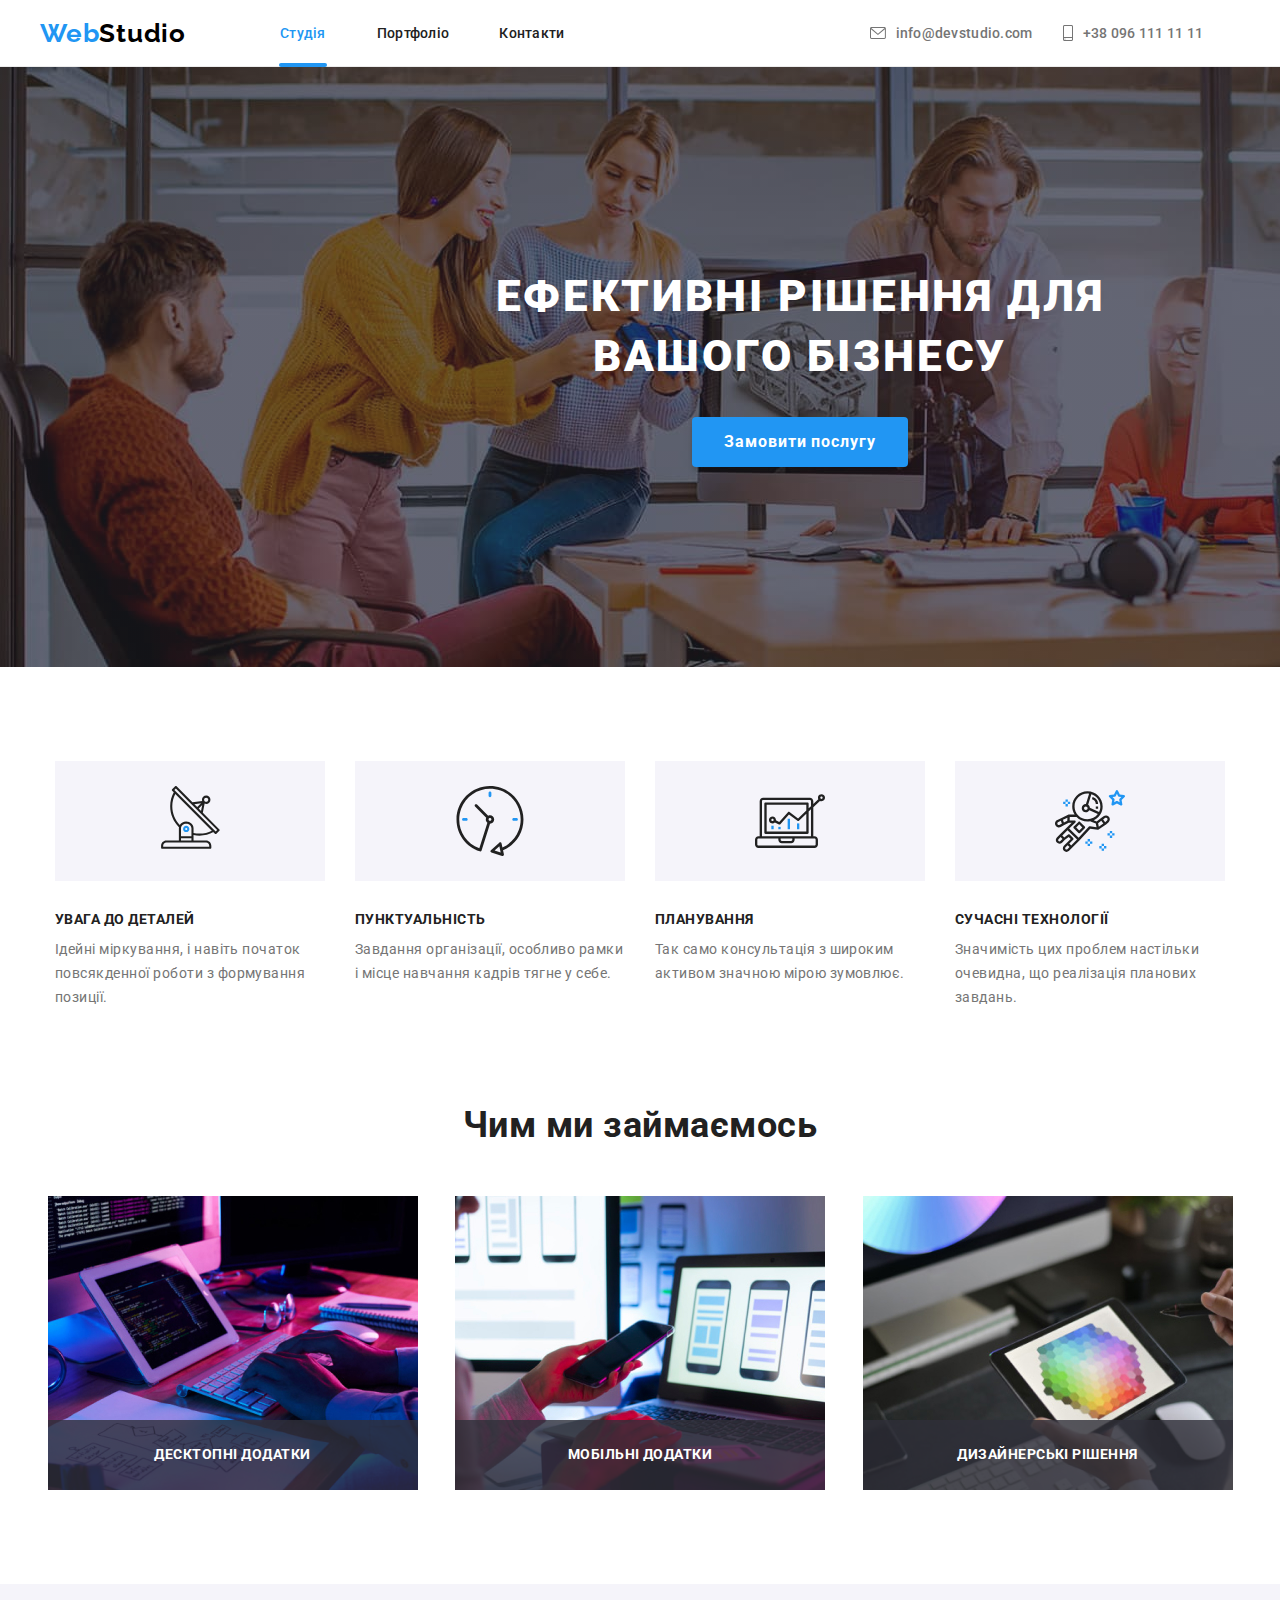
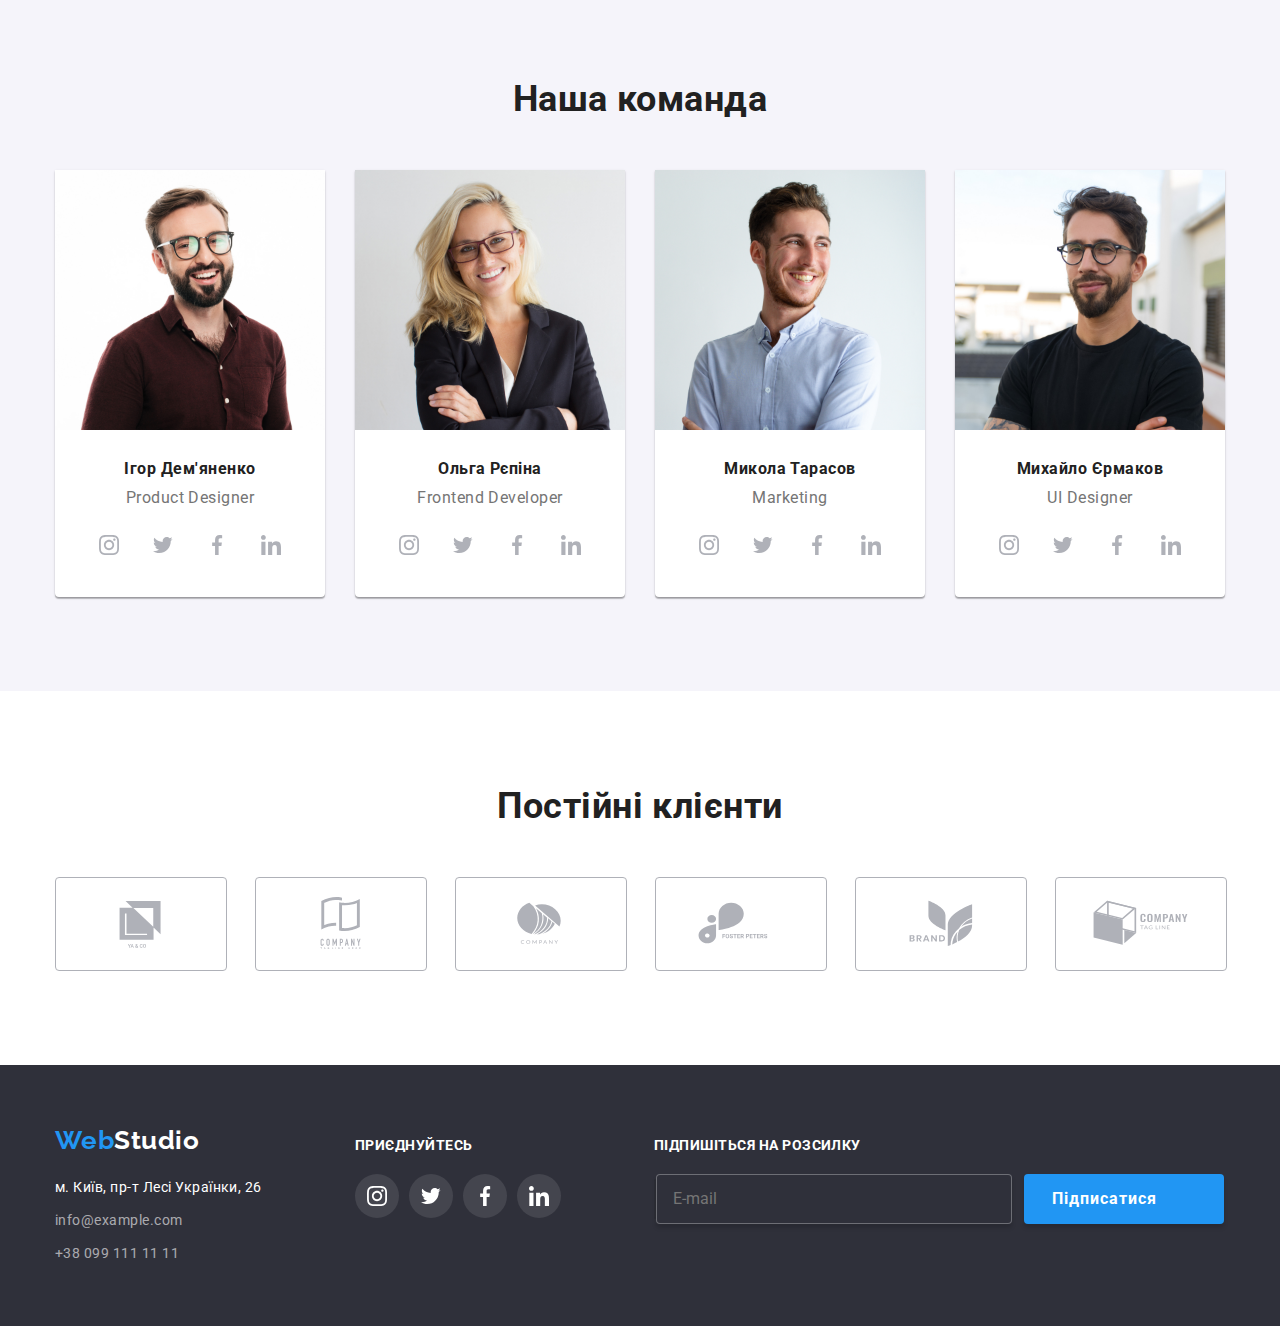
==== index.html @ dbf9ebc8 "hw 7 new" ====
<!DOCTYPE html>
<html lang="uk">
<head>
  <meta charset="UTF-8" />
  <meta http-equiv="X-UA-Compatible" content="IE=edge" />
  <meta hero-iv-name="viewport" content="width=device-width, initial-scale=1.0" />
  <title>Головна</title>
  <link rel="preconnect" href="https://fonts.googleapis.com" />
  <link rel="preconnect" href="https://fonts.gstatic.com" crossorigin />
  <link href="https://fonts.googleapis.com/css2?family=Raleway:wght@700&family=Roboto:wght@400;500;700;900&display=swap"
    rel="stylesheet" />
  <link rel="stylesheet"
    href="https://cdnjs.cloudflare.com/ajax/libs/modern-normalize/1.1.0/modern-normalize.min.css" />
  <link rel="stylesheet" href="./css/main.min.css" /><link rel="stylesheet" href="./css/styles.css" />
</head>
<header class="header-line-border">
    <div class="container header-container">
      <a class="header-logo" href="index.html" title="Наш Логотип"><span class="header-logo-web">Web</span>Studio</a>
      <ul class="header-list">
        <li class="header-item">
          <a class="header-link current" href="./index.html" title="Наша Студія">Студія</a>
        </li>
        <li class="header-item">
          <a class="header-link-web" href="./portfolio.html" title="Наші проекти">Портфоліо</a>
        </li>
        <li class="header-item">
          <a class="header-link-web" href="./index.html" title="Наші контакти">Контакти</a>
        </li>
      </ul>
      <ul class="header-contact-list">
        <li class="header-contact-item">
          <a class="header-contact-link" href="mailto:info@devstudio.com">
            <svg class="header-mail-contact" width="16" height="12">
              <use href="./images/symbol-defs.svg#icon-envelope-hover-1"></use>
            </svg>
            info@devstudio.com
          </a>
        </li>
        <li class="header-contact-item">
          <a class="header-contact-link" href="tel:+380961111111">
            <svg class="header-tel-contact" width="10" height="16">
              <use href="./images/symbol-defs.svg#icon-smartphone1-1"></use>
            </svg>+38 096 111 11 11</a>
        </li>
      </ul>
    </div>
    </section>
  </header>
  <main>
    <section class="section hero">
      <div class="hero-container hero-overlay">
        <h1 class="hero-text">Ефективні рішення для вашого бізнесу</h1>
        <button type="button" class="hero-btn" data-modal-open>
          Замовити послугу
        </button>
      </div>
    </section>

    <!-- Section I I   I -->

    <section class="section hero-ii">
      <!-- Заголовок, которого не будет видно -->

      <h2 class="hero-ii-text visually-hidden">Правила нашої работи</h2>

      <ul class="hero-ii-container">
        <li class="hero-ii-item">
          <svg class="hero-ii-item-svg">
            <use href="./images/symbol-defs.svg#icon-antenna1"></use>
          </svg>
          <h3 class="hero-ii-title">УВАГА ДО ДЕТАЛЕЙ</h3>
          <p class="hero-ii-item-text">
            Ідейні міркування, і навіть початок повсякденної роботи з
            формування позиції.
          </p>
        </li>
        <li class="hero-ii-item">
          <svg class="hero-ii-item-svg">
            <use href="./images/symbol-defs.svg#icon-clock1"></use>
          </svg>
          <h3 class="hero-ii-title">Пунктуальність</h3>
          <p class="hero-ii-item-text">
            Завдання організації, особливо рамки і місце навчання кадрів тягне
            у себе.
          </p>
        </li>
        <li class="hero-ii-item">
          <svg class="hero-ii-item-svg">
            <use href="./images/symbol-defs.svg#icon-diagram1"></use>
          </svg>
          <h3 class="hero-ii-title">Планування</h3>
          <p class="hero-ii-item-text">
            Так само консультація з широким активом значною мірою зумовлює.
          </p>
        </li>
        <li class="hero-ii-item">
          <svg class="hero-ii-item-svg">
            <use href="./images/symbol-defs.svg#icon-astronaut1-1"></use>
          </svg>

          <h3 class="hero-ii-title">Сучасні технології</h3>
          <p class="hero-ii-item-text">
            Значимість цих проблем настільки очевидна, що реалізація планових
            завдань.
          </p>
        </li>
      </ul>
      <!-- Section I I I   -->
    </section>
    <section class="section hero-iii">
      <h2 class="hero-iii-title">Чим ми займаємось</h2>
      <ul class="container header-container">
        <li class="hero-iii-item">
          <div class="thumb">
            <img src="./images/box1.jpg" alt="Работа на планшеті" width="370" />
            <p class="hero-iii-desk">Десктопні додатки</p>
          </div>
        </li>
        <li class="hero-iii-item">
          <div class="thumb">
            <img src="./images/box2.jpg" alt="Перенесення даних з телефона на ноутбук" width="370" />
            <p class="hero-iii-desk">Мобільні додатки</p>
          </div>
        </li>
        <li class="hero-iii-item">
          <div class="thumb">
            <img src="./images/box3.jpg" alt="Выбір кольора на планшеті" width="370" />
            <p class="hero-iii-desk">Дизайнерські рішення</p>
          </div>
        </li>
      </ul>
    </section>
    <section class="section hero-iv-team">
      <h2 class="hero-iii-title">Наша команда</h2>
      <ul class="container container-team">
        <li class="hero-iv-item">
          <img src="./images/img1.jpg" alt="Портрет Ігоря" width="270" />
          <h3 class="hero-iv-name">Ігор Дем'яненко</h3>
          <p class="hero-iv-text">Product Designer</p>
          <ul class="social-list">
            <li>
              <a href="#" class="hero-iv-social-link">
                <svg class="hero-iv-soc" width="20" height="20">
                  <use href="./images/symbol-defs.svg#icon-instagram-new"></use>
                </svg>
              </a>
            </li>
            <li>
              <a href="#" class="hero-iv-social-link">
                <svg class="hero-iv-soc" width="20" height="20">
                  <use href="./images/symbol-defs.svg#icon-twitter-2"></use>
                </svg>
              </a>
            </li>
            <li>
              <a href="#" class="hero-iv-social-link">
                <svg class="hero-iv-soc" width="20" height="20">
                  <use href="./images/symbol-defs.svg#icon-facebook-1"></use>
                </svg>
              </a>
            </li>
            <li>
              <a href="#" class="hero-iv-social-link">
                <svg class="hero-iv-soc" width="20" height="20">
                  <use href="./images/symbol-defs.svg#icon-linkedin-1"></use>
                </svg>
              </a>
            </li>
          </ul>
        </li>
        <li class="hero-iv-item">
          <img src="./images/img2.jpg" alt="Портрет Ольги" width="270" />
          <h3 class="hero-iv-name">Ольга Рєпіна</h3>
          <p class="hero-iv-text">Frontend Developer</p>
          <ul class="social-list">
            <li>
              <a href="#" class="hero-iv-social-link">
                <svg class="hero-iv-soc" width="20" height="20">
                  <use href="./images/symbol-defs.svg#icon-instagram-new"></use>
                </svg>
              </a>
            </li>
            <li>
              <a href="#" class="hero-iv-social-link">
                <svg class="hero-iv-soc" width="20" height="20">
                  <use href="./images/symbol-defs.svg#icon-twitter-2"></use>
                </svg>
              </a>
            </li>
            <li>
              <a href="#" class="hero-iv-social-link">
                <svg class="hero-iv-soc" width="20" height="20">
                  <use href="./images/symbol-defs.svg#icon-facebook-1"></use>
                </svg>
              </a>
            </li>
            <li>
              <a href="#" class="hero-iv-social-link">
                <svg class="hero-iv-soc" width="20" height="20">
                  <use href="./images/symbol-defs.svg#icon-linkedin-1"></use>
                </svg>
              </a>
            </li>
          </ul>
        </li>
        <li class="hero-iv-item">
          <img src="./images/img3.jpg" alt="Портрет Миколи" width="270" />
          <h3 class="hero-iv-name">Микола Тарасов</h3>
          <p class="hero-iv-text">Marketing</p>
          <ul class="social-list">
            <li>
              <a href="#" class="hero-iv-social-link">
                <svg class="hero-iv-soc" width="20" height="20">
                  <use href="./images/symbol-defs.svg#icon-instagram-new"></use>
                </svg>
              </a>
            </li>
            <li>
              <a href="#" class="hero-iv-social-link">
                <svg class="hero-iv-soc" width="20" height="20">
                  <use href="./images/symbol-defs.svg#icon-twitter-2"></use>
                </svg>
              </a>
            </li>
            <li>
              <a href="#" class="hero-iv-social-link">
                <svg class="hero-iv-soc" width="20" height="20">
                  <use href="./images/symbol-defs.svg#icon-facebook-1"></use>
                </svg>
              </a>
            </li>
            <li>
              <a href="#" class="hero-iv-social-link">
                <svg class="hero-iv-soc" width="20" height="20">
                  <use href="./images/symbol-defs.svg#icon-linkedin-1"></use>
                </svg>
              </a>
            </li>
          </ul>
        </li>
        <li class="hero-iv-item">
          <img src="./images/img4.jpg" alt="Портрет Михайла" width="270" />
          <h3 class="hero-iv-name">Михайло Єрмаков</h3>
          <p class="hero-iv-text">UI Designer</p>
          <ul class="social-list">
            <li>
              <a href="#" class="hero-iv-social-link">
                <svg class="hero-iv-soc" width="20" height="20">
                  <use href="./images/symbol-defs.svg#icon-instagram-new"></use>
                </svg>
              </a>
            </li>
            <li>
              <a href="#" class="hero-iv-social-link">
                <svg class="hero-iv-soc" width="20" height="20">
                  <use href="./images/symbol-defs.svg#icon-twitter-2"></use>
                </svg>
              </a>
            </li>
            <li>
              <a href="#" class="hero-iv-social-link">
                <svg class="hero-iv-soc" width="20" height="20">
                  <use href="./images/symbol-defs.svg#icon-facebook-1"></use>
                </svg>
              </a>
            </li>
            <li>
              <a href="#" class="hero-iv-social-link">
                <svg class="hero-iv-soc" width="20" height="20">
                  <use href="./images/symbol-defs.svg#icon-linkedin-1"></use>
                </svg>
              </a>
            </li>
          </ul>
        </li>
      </ul>
    </section>
    <section class="section">
      <h2 class="hero-iii-title">Постійні клієнти</h2>
      <div class="container">
        <ul class="hero-iv-clients-list">
          <li class="hero-iv-clients-item">
            <a href="#" class="hero-iv-main-clients">
              <svg class="hero-iv-clients" width="170" height="92">
                <use href="./images/symbol-defs.svg#icon-Logo-5"></use>
              </svg>
            </a>
          </li>
          <li class="hero-iv-clients-item">
            <a href="#" class="hero-iv-main-clients">
              <svg class="hero-iv-clients" width="170" height="92">
                <use href="./images/symbol-defs.svg#icon-Logo-6"></use>
              </svg>
            </a>
          </li>
          <li class="hero-iv-clients-item">
            <a href="#" class="hero-iv-main-clients">
              <svg class="hero-iv-clients" width="170" height="92">
                <use href="./images/symbol-defs.svg#icon-Logo-7"></use>
              </svg>
            </a>
          </li>
          <li class="hero-iv-clients-item">
            <a href="#" class="hero-iv-main-clients">
              <svg class="hero-iv-clients" width="170" height="92">
                <use href="./images/symbol-defs.svg#icon-Logo-8"></use>
              </svg>
            </a>
          </li>
          <li class="hero-iv-clients-item">
            <a href="#" class="hero-iv-main-clients">
              <svg class="hero-iv-clients" width="170" height="92">
                <use href="./images/symbol-defs.svg#icon-Logo-9"></use>
              </svg>
            </a>
          </li>
          <li class="hero-iv-clients-item">
            <a href="#" class="hero-iv-main-clients">
              <svg class="hero-iv-clients" width="170" height="92">
                <use href="./images/symbol-defs.svg#icon-Logo-10"></use>
              </svg>
            </a>
          </li>
        </ul>
      </div>
    </section>
  </main>
  <footer class="footer-studio">
    <div class="container main-footer">
      <div class="footer-container">
        <a class="footer-text" href="./index.html" title="Наш Логотип"><span
            class="header-logo-web">Web</span>Studio</a>
        <ul class="footer-address-list">
          <li class="footer-item">
            <a class="footer-map" href="https://google.maps/" rel="noopener noreferrer">
              м. Київ, пр-т Лесі Українки, 26</a>
          </li>
          <li class="footer-item">
            <a class="footer-link" href="mailto:info@example.com">info@example.com</a>
          </li>
          <li class="footer-item">
            <a class="footer-link" href="tel:+380991111111">+38 099 111 11 11</a>
          </li>
        </ul>
      </div>
      <div class="footer-connect">
        <h3 class="footer-title">приєднуйтесь</h3>
        <ul class="footer-social-list">
          <li>
            <a href="#" class="footer-social-link">
              <svg class="footer-soc" width="20" height="20">
                <use href="./images/symbol-defs.svg#icon-instagram-new"></use>
              </svg>
            </a>
          </li>
          <li>
            <a href="#" class="footer-social-link">
              <svg class="footer-soc" width="20" height="20">
                <use href="./images/symbol-defs.svg#icon-twitter-2"></use>
              </svg>
            </a>
          </li>
          <li>
            <a href="#" class="footer-social-link">
              <svg class="footer-soc" width="20" height="20">
                <use href="./images/symbol-defs.svg#icon-facebook-1"></use>
              </svg>
            </a>
          </li>
          <li>
            <a href="#" class="footer-social-link">
              <svg class="footer-soc" width="20" height="20">
                <use href="./images/symbol-defs.svg#icon-linkedin-1"></use>
              </svg>
            </a>
          </li>
        </ul>
      </div>
      <div class="footer-field">
        <h3 class="footer-title-mail">Підпишіться на розсилку</h3>
        <div class="footer-buttons">
          <label class="footer-mail-label" for="footer-invite"></label>
          <input type="mail" class="footer-mail-input" name="footer-invite" placeholder="E-mail">
          <button type="button" class="footer-plane-btn">Підписатися
            <svg class="footer-plane-svg" width="24" height="24">
              <use href="./images/symbol-defs.svg#icon-icon-plane"></use>
            </svg>
          </button>
        </div>
      </div>
    </div>
    </div>
  </footer>
  <div class="backdrop is-hidden" data-modal>
    <div class="modal">
      <div class="icon-man">
        <button type="button" class="modal-x-btn" data-modal-close>
          <svg class="modular" width="11" height="11">
            <use href="./images/symbol-defs.svg#icon-x-icon-modal"></use>
          </svg>
        </button>
      </div>
      <div>
        <p class="modal-title">Залиште свої дані, ми вам передзвонимо</p>
        <form class="form-modal">
          <div class="modal-field">
            <label class="modal-label" for="user-text"><span>Імʼя</span></label>
            <input type="text" class="modal-input" name="user-text" autofocus required>
            <svg class="input-icon" width="18" height="18">
              <use href="./images/symbol-defs.svg#icon-vector"></use>
            </svg>
          </div>
          <div class="modal-field">
            <label class="modal-label" for="user-tel"><span>Телефон</span></label>
            <input type="tel" class="modal-input" name="user-tel" required>
            <svg class="input-icon" width="18" height="18">
              <use href="./images/symbol-defs.svg#icon-phone-black-18dp-1"></use>
            </svg>
          </div>
          <div class="modal-field">
            <label class="modal-label" for="user-mail"><span>Пошта</span></label>
            <input type="mail" class="modal-input" name="user-mail" required>
            <svg class="input-icon" width="18" height="18">
              <use href="./images/symbol-defs.svg#icon-email-black-18dp-1"></use>
            </svg>
          </div>
          <div class="modal-field">
            <label class="modal-label" for="comment">Коментар</label>
            <textarea class="comment-text" name="comment" id="comment" rows="5" placeholder="Введіть текст"></textarea>
          </div>
          <div class="checkbox">
            <input type="checkbox" id="check" class="checkbox-input" name="subscription">
            <label class="checkbox-text" for="check"><span class="icon-checkbox"></span>
              <span>Погоджуюся з розсилкою та приймаю <a class="check-title-link" href="">Умови договору</a></span>
            </label>
          </div>
      </div>
      <div class="modal-btn-flit">
        <button type="submit" class="modal-send-btn">Відправити</button>
      </div>
    </div>
    <script src="./js/modal.js"></script>
</body>
</html>
---- css/main.min.css ----
:root{--text-color: #757575;--title-color: #212121;--color-blue: #2196f3;--color-white: #ffffff;--color-black: #000000;--color-red: #990909;--color-footer: #2f303a;--color-whitesemi: rgba(255, 255, 255, 0.6);--color-button-grey: #f5f4fa;--color-button-blue: #188ce8}.visually-hidden{position:absolute;white-space:nowrap;width:1px;height:1px;overflow:hidden;border:0;padding:0;clip:rect(0 0 0 0);clip-path:inset(50%);margin:-1px}html{box-sizing:border-box}*,*::before *::after{box-sizing:inherit}*{text-decoration:none;list-style:none}h1,h2,h3,h4,p,ul{margin:0;padding:0}ul,ol{margin-top:0;margin-bottom:0;padding-left:0}body{background-color:#fff;color:var(--title-color);font-family:Roboto,sans-serif;font-weight:500;letter-spacing:.03em}img{display:block;max-width:100%}.section{padding-top:94px;padding-bottom:94px}.container{max-width:1200px;width:100%;padding:0 15px;margin:0 auto}.hero-overlay{margin-left:0;margin-right:auto;max-width:1600px;height:600px;background-color:#c4c4c4;background-image:linear-gradient(to right, rgba(47, 48, 58, 0.4), rgba(47, 48, 58, 0.4)),url("../images/img14.jpg");background-size:contain;background-position:center}.hero{padding-top:0;height:600px;text-align:center;background-color:var(--color-footer);margin:0 auto 0;width:1600px}.hero-container{display:block;align-items:center}.hero-text{padding-top:200px;margin:0 auto 30px;width:696px;text-align:center;justify-content:center;color:var(--color-white);font-weight:900;font-size:44px;line-height:1.36;text-transform:uppercase;letter-spacing:.06em}.hero-btn{display:inline-block;min-width:200px;padding:10px 32px;border-radius:4px;box-shadow:0px 4px 4px rgba(0,0,0,.15);background-color:var(--color-blue);color:var(--color-white);font-family:Roboto;font-weight:700;font-size:16px;line-height:1.88;letter-spacing:.06em;cursor:pointer;border:none;transition:background-color 250ms cubic-bezier(0.4, 0, 0.2, 1)}.hero-btn:hover,.hero-btn:focus{background-color:var(--color-button-blue)}.hero-ii{padding-top:0;margin:0 auto 0;text-align:center}.hero-ii-container{padding-top:0;justify-content:center;display:flex;padding-top:94px;gap:30px}.hero-ii-item{display:block;padding-bottom:0;gap:30px;width:270px}.hero-ii-item-svg{display:block;padding:25px 100px 25px;width:270px;height:120px;background-position:center;background-color:var(--color-button-grey);background-size:contain;margin-bottom:30px}.hero-ii-item{display:block;padding-bottom:0;gap:30px;width:270px}.social-list-container{display:flex;justify-content:center}.hero-ii-title{text-align:left;margin-bottom:10px;color:var(--title-color);font-weight:700;font-size:14px;line-height:1.17;text-transform:uppercase}.hero-ii-item-text{text-align:left;color:var(--text-color);font-weight:400;font-size:14px;line-height:1.71}.hero-iii{padding-top:0;margin:0 auto;text-align:center}.hero-iii-item{display:block;margin:0 auto;text-align:center}.hero-iii-desk{display:flex;position:absolute;bottom:0;left:0;width:370px;height:70px;align-items:center;justify-content:center;background-color:rgba(47,48,58,.8);color:var(--color-white);font-weight:700;font-size:14px;line-height:1.17;text-transform:uppercase}.hero-iii-title{margin-bottom:50px;color:var(--title-color);font-weight:700;font-size:36px;line-height:1.17;text-align:center}.hero-iii-item:not(:last-child){margin-right:30px}.container.header-container{display:flex;padding:0 0}.container-team{display:flex;align-items:center;padding:0}.hero-iv-team{margin:0 auto;text-align:center;background-color:var(--color-button-grey)}.hero-iv-item{padding:0;margin:0 auto;text-align:center;gap:30px}.hero-iv-item{border-radius:0px 0px 4px 4px;background-color:#fff;box-shadow:0px 1px 3px rgba(0,0,0,.12),0px 1px 1px rgba(0,0,0,.14),0px 2px 1px rgba(0,0,0,.2)}.hero-iv-worker{display:block;width:270px;text-align:center}.hero-iv-name{padding-top:30px;margin-bottom:10px;color:var(--title-color);font-size:16px;line-height:1.17}.hero-iv-text{margin-bottom:16px;color:var(--text-color);font-weight:400;font-size:16px;line-height:1.17}.social-list{display:flex;justify-content:center;gap:10px}.hero-iv-soc{fill:#afb1b8;transition:fill 250ms cubic-bezier(0.4, 0, 0.2, 1)}.hero-iv-social-link{display:flex;width:44px;height:44px;align-items:center;justify-content:center;background-color:var(--color-white);border-radius:50%;margin-bottom:30px;transition:background-color 250ms cubic-bezier(0.4, 0, 0.2, 1)}.hero-iv-social-link:hover,.hero-iv-social-link:focus{background-color:var(--color-blue)}.hero-iv-social-link:hover .hero-iv-soc,.hero-iv-social-link:focus .hero-iv-soc{fill:var(--color-white)}.hero-iv-clients{display:flex;padding:16px 16px;background-position:center;background-size:contain;fill:#afb1b8;transition:fill 250ms cubic-bezier(0.4, 0, 0.2, 1)}.hero-iv-clients:hover,.hero-iv-clients:focus{fill:var(--color-blue)}.hero-iv-main-clients{display:flex;border:1px solid #afb1b8;border-radius:4px;transition:border 250ms cubic-bezier(0.4, 0, 0.2, 1)}.hero-iv-main-clients:hover,.main-clients:focus{border:1px solid var(--color-blue)}.hero-iv-clients-list{display:flex;justify-content:center;gap:30px;margin:0}.hero-iv-clients-item{display:flex;justify-self:center;min-width:170px;max-width:170px}.hero-port-list{margin-bottom:50px;display:flex;justify-content:center;border:none}.hero-port-item{color:var(--title-color);font-weight:500;font-size:16px;line-height:1.63;letter-spacing:.03em;cursor:pointer;border-radius:4px;border:none}.hero-port-item:not(:last-child){margin-right:8px;background-color:var(--color-button-grey)}.hero-port-btn{padding:6px 22px;background-color:var(--color-button-grey);color:var(--title-color);font-family:Roboto;font-weight:500;font-size:16px;line-height:1.63;letter-spacing:.03em;box-shadow:0px 3px 1px rgba(0,0,0,.1),0px 1px 2px rgba(0,0,0,.08),0px 2px 2px rgba(0,0,0,.12);border-radius:4px;border:none;transition:background-color 250ms cubic-bezier(0.4, 0, 0.2, 1),color 250ms cubic-bezier(0.4, 0, 0.2, 1)}.hero-port-btn:hover,.hero-port-btn:focus{background-color:var(--color-button-blue);color:var(--color-white)}.hero-ii-port{padding:0;margin:0 auto;text-align:center;width:1600px}.hero-ii-port-container{display:flex;flex-wrap:wrap;margin:0 auto}.hero-ii-port-item{margin-right:30px;margin-bottom:30px;width:370px;text-align:left;box-shadow:0px 4px 4px 0px rgba(0,0,0,0);transition:box-shadow 250ms cubic-bezier(0.4, 0, 0.2, 1)}.hero-ii-port-item:hover,.hero-ii-port-item:focus{box-shadow:0px 4px 4px 0px rgba(0,0,0,.25)}.hero-ii-port-item:nth-child(3n){margin-right:0}.hero-ii-port-item:nth-last-child(-n+3){margin-bottom:0}.thumb-port{position:relative;overflow:hidden}.hero-ii-port-move{display:flex;position:absolute;padding:63px 24px;top:0;left:0;width:370px;height:294px;align-items:center;justify-content:center;background:rgba(33,150,243,.9);color:var(--color-white);font-weight:400;font-size:18px;line-height:1.55;transform:translateY(100%);transition:transform 250ms cubic-bezier(0.4, 0, 0.2, 1)}.hero-ii-port-item:hover .hero-ii-port-move,.hero-ii-port-item:focus .hero-ii-port-move{transform:translateY(0)}.thumb{position:relative}.hero-ii-border{padding-top:20px;padding-left:24px;padding-bottom:20px;border-left:1px solid #eee;border-bottom:1px solid #eee;border-right:1px solid #eee}.hero-ii-port-title{margin-bottom:4px;color:var(--title-color);font-family:Roboto;font-weight:700;font-size:18px;line-height:2;letter-spacing:.06em;text-transform:none}.hero-ii-port-text{font-weight:400;color:var(--text-color);font-size:16px;line-height:1.88}.header-line-border{border-bottom:1px solid #ececec;margin:0 auto}.header-link{display:block;position:relative;padding:25px 1px;color:var(--color-blue);font-family:Roboto;font-weight:500;font-size:14px;line-height:1.17;letter-spacing:.02em;transition:color 250ms cubic-bezier(0.4, 0, 0.2, 1)}.header-link:hover,.header-link:focus{color:var(--color-blue)}.current::after{position:absolute;left:0;display:block;content:"";height:4px;width:100%;bottom:-1px;background-color:var(--color-blue);border-radius:2px}.header-link:active{color:var(--color-blue)}.header-link-web{display:block;padding:25px 0;color:var(--title-color);font-family:Roboto;font-weight:500;font-size:14px;line-height:1.17;letter-spacing:.02em;transition:color 250ms cubic-bezier(0.4, 0, 0.2, 1)}.header-link-web:hover,.header-lin-webk:focus{color:var(--color-blue)}.header-link-web:active{color:var(--color-blue)}.header-container{display:flex;align-items:center}.header-container-port{display:flex;margin-bottom:50px;align-items:center;justify-content:center;gap:8px}.header-logo{display:block;margin-right:93px;color:var(--color-black);font-family:Raleway;font-weight:700;font-size:26px;line-height:1.17;letter-spacing:.03em}.header-logo-web{color:var(--color-blue);font-family:Raleway;font-weight:700;font-size:26px;line-height:1.17;letter-spacing:.03em}.header-list{display:flex;margin-right:305px;justify-content:flex-start;gap:50px}.header-contact-list{display:flex;justify-content:flex-end}.header-contact-item{display:flex;align-items:center;justify-content:space-between}.header-contact-link{display:flex;align-items:center;color:var(--text-color);font-size:14px;line-height:1.17;letter-spacing:.02em;transition:color 250ms cubic-bezier(0.4, 0, 0.2, 1)}.header-contact-item:not(:last-child){margin-right:30px}.header-mail-contact{margin-right:10px;fill:var(--text-color);transition:fill 250ms cubic-bezier(0.4, 0, 0.2, 1)}.header-tel-contact{margin-right:10px;fill:var(--text-color);transition:fill 250ms cubic-bezier(0.4, 0, 0.2, 1)}.header-contact-link:hover,.header-contact-link:focus{color:var(--color-blue)}.header-contact-link:hover .header-mail-contact,.header-contact-link:focus .header-mail-contact{fill:var(--color-blue)}.header-contact-link:hover .header-tel-contact,.header-contact-link:focus .header-tel-contact{fill:var(--color-blue)}footer{margin:0 auto;text-align:left;background-color:var(--color-footer)}.footer-studio{padding-top:60px;padding-bottom:60px}.footer-text{display:block;text-align:left;margin-bottom:20px;color:var(--color-white);font-family:Raleway;font-weight:700;font-size:26px;line-height:1.11;font-style:normal}.footer-container{display:block}.footer-item{display:block}.footer-container .footer-item:not(:last-child){margin-bottom:9px}.footer-map{display:block;text-align:left;color:var(--color-white);font-weight:400;font-size:14px;line-height:1.71;font-style:normal;transition:color 250ms cubic-bezier(0.4, 0, 0.2, 1)}.footer-map:hover,.footer-map:focus{color:var(--color-blue)}.main-footer{display:flex;align-items:flex-start;justify-content:left}.footer-connect{display:block;padding-top:12px;margin-left:93px}.footer-link{display:block;text-align:left;color:var(--color-whitesemi);font-weight:400;font-size:14px;line-height:1.71;text-decoration-line:none;font-style:normal;transition:color 250ms cubic-bezier(0.4, 0, 0.2, 1)}.footer-link:hover,.footer-link:focus{color:var(--color-blue)}.footer-title{text-align:left;margin-bottom:20px;color:var(--color-white);font-weight:700;font-size:14px;line-height:1.17;text-transform:uppercase}.footer-social-list{display:flex;justify-content:center;gap:10px}.footer-soc{fill:var(--color-white)}.footer-social-link{display:flex;width:44px;height:44px;align-items:center;justify-content:center;background-color:rgba(255,255,255,.1);border-radius:50%;transition:background-color 250ms cubic-bezier(0.4, 0, 0.2, 1)}.footer-social-link:hover,.footer-social-link:focus{background-color:var(--color-blue)}.footer-social-link:hover .footer-soc,.footer-social-link:focus .footer-soc{fill:var(--color-white)}.footer-field{display:block;justify-content:start;padding-left:93px;width:570px}.footer-mail-label{padding-left:12px 42px;height:40px;border:1px solid rgba(33,33,33,.2);border-radius:4px;font-family:Roboto;font-style:normal;font-weight:400;font-size:12px;line-height:14px;letter-spacing:.01em;cursor:pointer}.footer-title-mail{position:relative;margin-bottom:20px;padding-top:12px;text-align:left;color:var(--color-white);font-weight:700;font-size:14px;line-height:1.17;text-transform:uppercase}.footer-buttons{display:flex;justify-content:center;align-items:center;width:570px}.footer-mail-input{width:358px;align-items:center;padding-left:16px;font-family:"Roboto";font-style:normal;font-weight:400;font-size:16px;line-height:1.25;height:50px;border:1px solid rgba(255,255,255,.3);box-shadow:0px 4px 4px rgba(0,0,0,.15);border-radius:4px;background-color:var(--color-footer)}.footer-plane-btn{display:inline-flex;width:200px;padding-right:215px;height:50px;margin-left:12px;padding:10px 28px;border-radius:4px;box-shadow:0px 4px 4px rgba(0,0,0,.15);background-color:var(--color-blue);color:var(--color-white);font-family:Roboto;font-weight:700;font-size:16px;line-height:1.88;letter-spacing:.06em;cursor:pointer;border:none;transition:background-color 250ms cubic-bezier(0.4, 0, 0.2, 1)}.footer-plane-svg{margin-left:10px;justify-content:center;align-items:center;right:20px}.backdrop{position:fixed;top:0;left:0;width:100%;height:100%;background-color:rgba(0,0,0,.2);opacity:1;transition:opacity 250ms cubic-bezier(0.4, 0, 0.2, 1),visibility 250ms cubic-bezier(0.4, 0, 0.2, 1)}.modal{position:absolute;top:50%;left:50%;width:528px;min-height:581px;background-color:#fff;border-radius:10px;transform:translate(-50%, -50%) scale(1);transition:transform 250ms cubic-bezier(0.4, 0, 0.2, 1);transition:translateY -50%,-50%}.backdrop.is-hidden .modal{transform:translate(-50%, -50%) scale(0)}.is-hidden{opacity:0;visibility:hidden;pointer-events:none}.icon-man{display:flex;position:relative}.modal-title{padding-top:40px;margin-bottom:15px;text-align:center;font-family:Roboto;font-weight:700;font-size:20px;line-height:1.172;letter-spacing:.03em;text-transform:none}.modal-x-btn{display:flex;justify-content:center;align-items:center;position:absolute;right:8px;top:7px;width:30px;height:30px;border-radius:50%;border:1px solid rgba(0,0,0,.1);background-color:rgba(0,0,0,0);cursor:pointer}.modular{position:absolute;display:flex;fill:#000;top:50%;transform:translateY(-50%);cursor:pointer;transition:fill 250ms cubic-bezier(0.4, 0, 0.2, 1)}.modal-close:hover .modular{fill:var(--color-blue)}.form-modal{display:flex;flex-direction:column;margin-bottom:72px;height:342px;padding-left:40px;padding-right:40px}.modal-field{position:relative;display:flex;flex-direction:column;width:448px;margin-bottom:10px}.modal-label{display:flex;margin-bottom:4px;left:20px;font-family:Roboto;font-style:normal;font-weight:400;font-size:12px;line-height:14px;color:var(--text-color);letter-spacing:.01em;transition:color 250ms cubic-bezier(0.4, 0, 0.2, 1)}.modal-input{padding-left:41px;position:relative;padding-left:12px 42px;width:100%;height:40px;border:1px solid rgba(33,33,33,.2);border-radius:4px;font-family:Roboto;font-style:normal;font-weight:400;font-size:12px;line-height:14px;letter-spacing:.01em;cursor:pointer;transition:border 250ms cubic-bezier(0.4, 0, 0.2, 1)}.comment-text{position:relative;padding:12px 16px;width:100%;height:120px;border:1px solid rgba(33,33,33,.2);border-radius:4px;font-family:"Roboto";font-style:normal;font-weight:400;font-size:12px;line-height:14px;letter-spacing:.01em;color:rgba(117,117,117,.5);cursor:pointer}.comment-text:hover{border-color:var(--color-blue)}.modal-input:hover,.modal-input:focus{border-color:var(--color-blue)}.input-icon{position:absolute;fill:var(--color-black);left:12px;top:30px;transition:fill 250ms cubic-bezier(0.4, 0, 0.2, 1)}.input-icon:hover,.input-icon:focus{fill:var(--color-blue)}.modal-input:hover+.input-icon,.modal-input:focus+.input-icon{fill:var(--color-blue)}.online-comment::placeholder{font-family:"Roboto";font-style:normal;font-weight:400;font-size:12px;line-height:14px;letter-spacing:.01em;color:rgba(117,117,117,.5)}.forest-input{display:flex;align-items:center;margin-right:8.38px;color:var(--color-blue)}.modal-send-btn{width:200px;height:40px;border-radius:4px;box-shadow:0px 4px 4px rgba(0,0,0,.15);background-color:var(--color-blue);color:var(--color-white);font-family:Roboto;font-weight:700;font-size:16px;line-height:1.875;cursor:pointer;border:none;transition:background-color 250ms cubic-bezier(0.4, 0, 0.2, 1)}.modal-send-btn:hover,.modal-send-btn:focus{background-color:var(--color-button-blue)}.forest{display:flex;justify-content:center;align-items:center;margin-bottom:17px}.modal-conditions-link{display:flex;margin-bottom:50px;justify-content:center;align-items:center;margin-bottom:0;font-family:"Roboto";font-style:normal;font-weight:400;font-size:14px;line-height:1.714;color:var(--color-blue)}.modal-btn-flit{display:flex;justify-content:center;align-items:center}.modal-conditions{display:flex;justify-content:center;align-items:center;font-family:Roboto;font-style:normal;font-weight:400;font-size:12px;line-height:1.167;color:var(---text-color);letter-spacing:.01em}.checkbox{position:relative;text-align:center;align-items:center;justify-content:center}.checkbox .checkbox-text{display:inline-flex;font-family:"Roboto";font-style:normal;font-weight:400;font-size:14px;line-height:1.714;letter-spacing:.03em}.checkbox-input{padding-bottom:18px;appearance:none;position:absolute;background-color:var(--color-white);transition:background-color 250ms cubic-bezier(0.4, 0, 0.2, 1)}.checkbox-input:checked+.checkbox-text .icon-checkbox{border:none;background-color:var(--color-blue);background-image:url("../images/icon-check-3.svg");background-size:contain;background-origin:border-box}.checkbox a{color:var(--color-blue)}.icon-checkbox{position:relative;display:inline-block;margin-right:7px;width:16px;height:15px;margin-right:8px;border:2px solid var(--title-color);border-radius:2px;bottom:-3px;background-repeat:no-repeat;background-position:center;cursor:pointer}.check-title-link{font-family:"Roboto";font-style:normal;font-weight:400;font-size:14px;line-height:1.714;letter-spacing:.03em;color:var(--color-blue);text-decoration:underline}/*# sourceMappingURL=main.min.css.map */
---- css/styles.css ----
/* --------------------PORTFOLIO_______________________ */
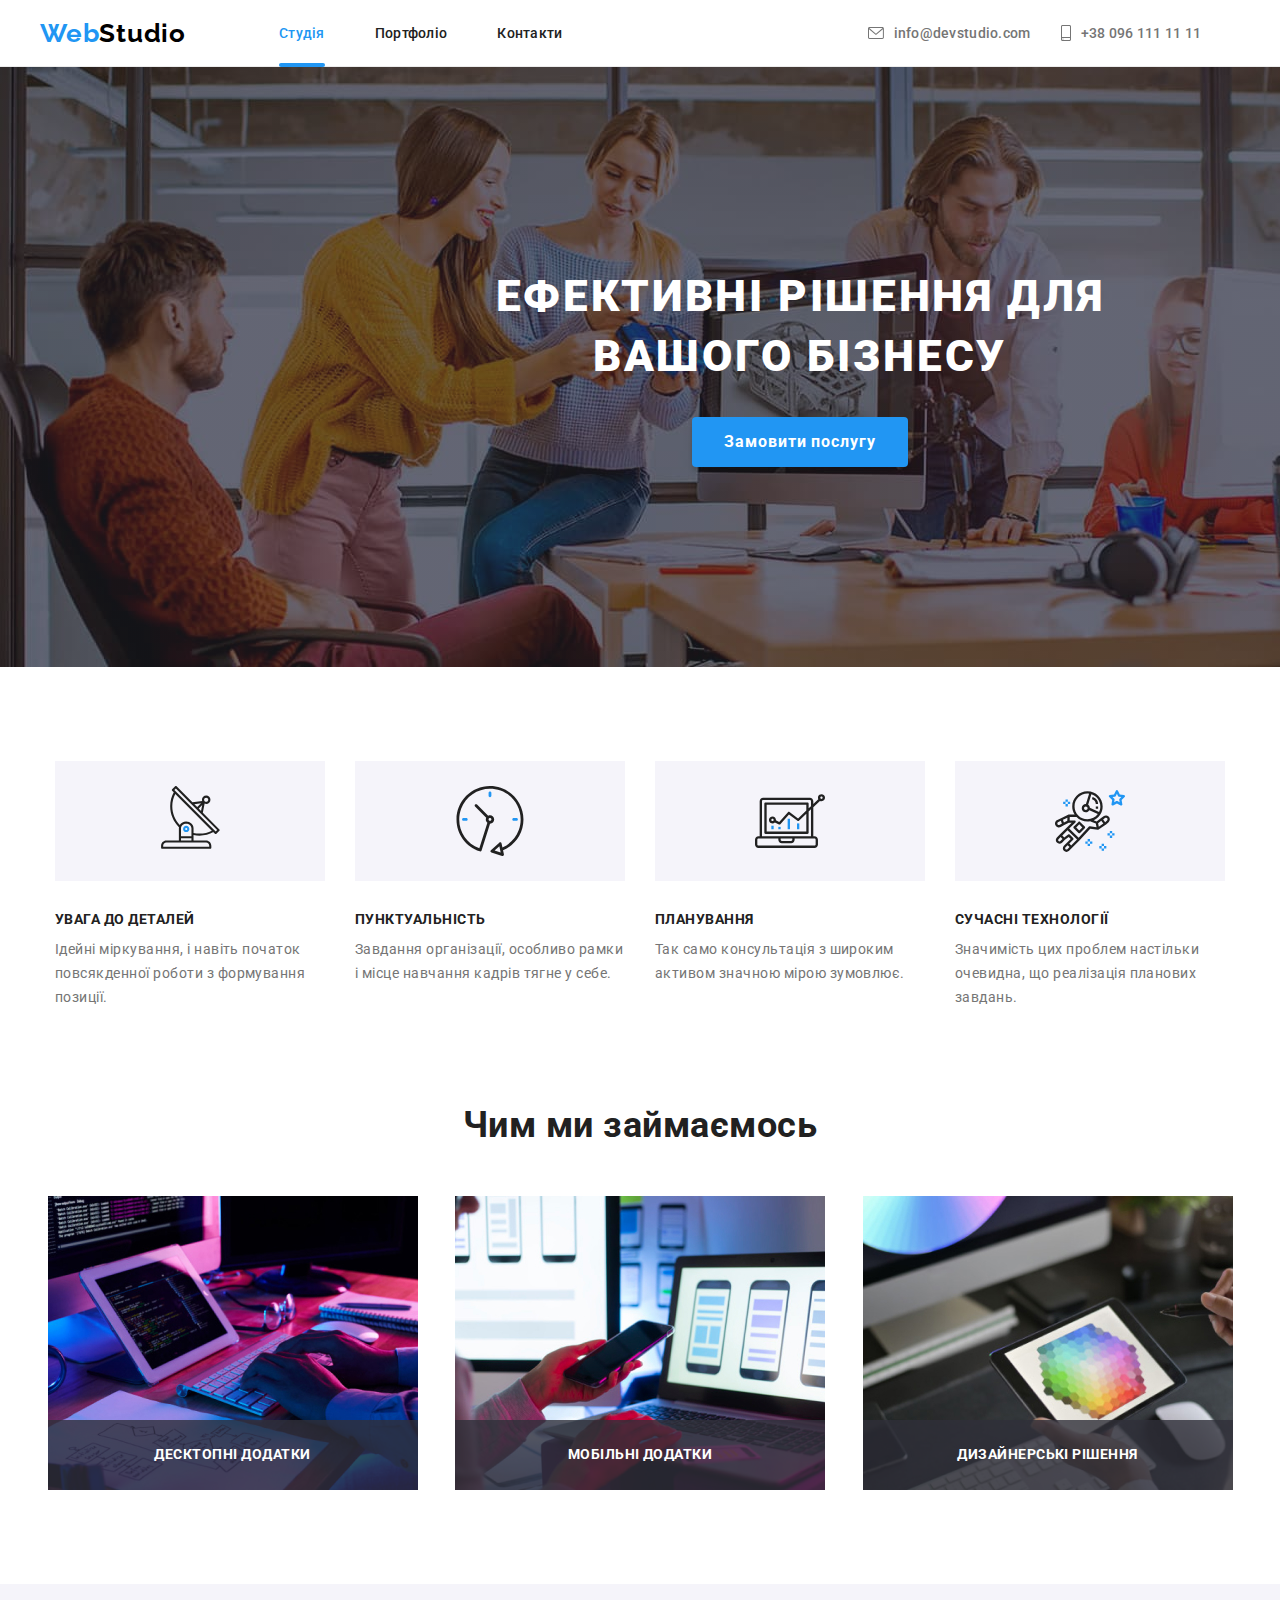
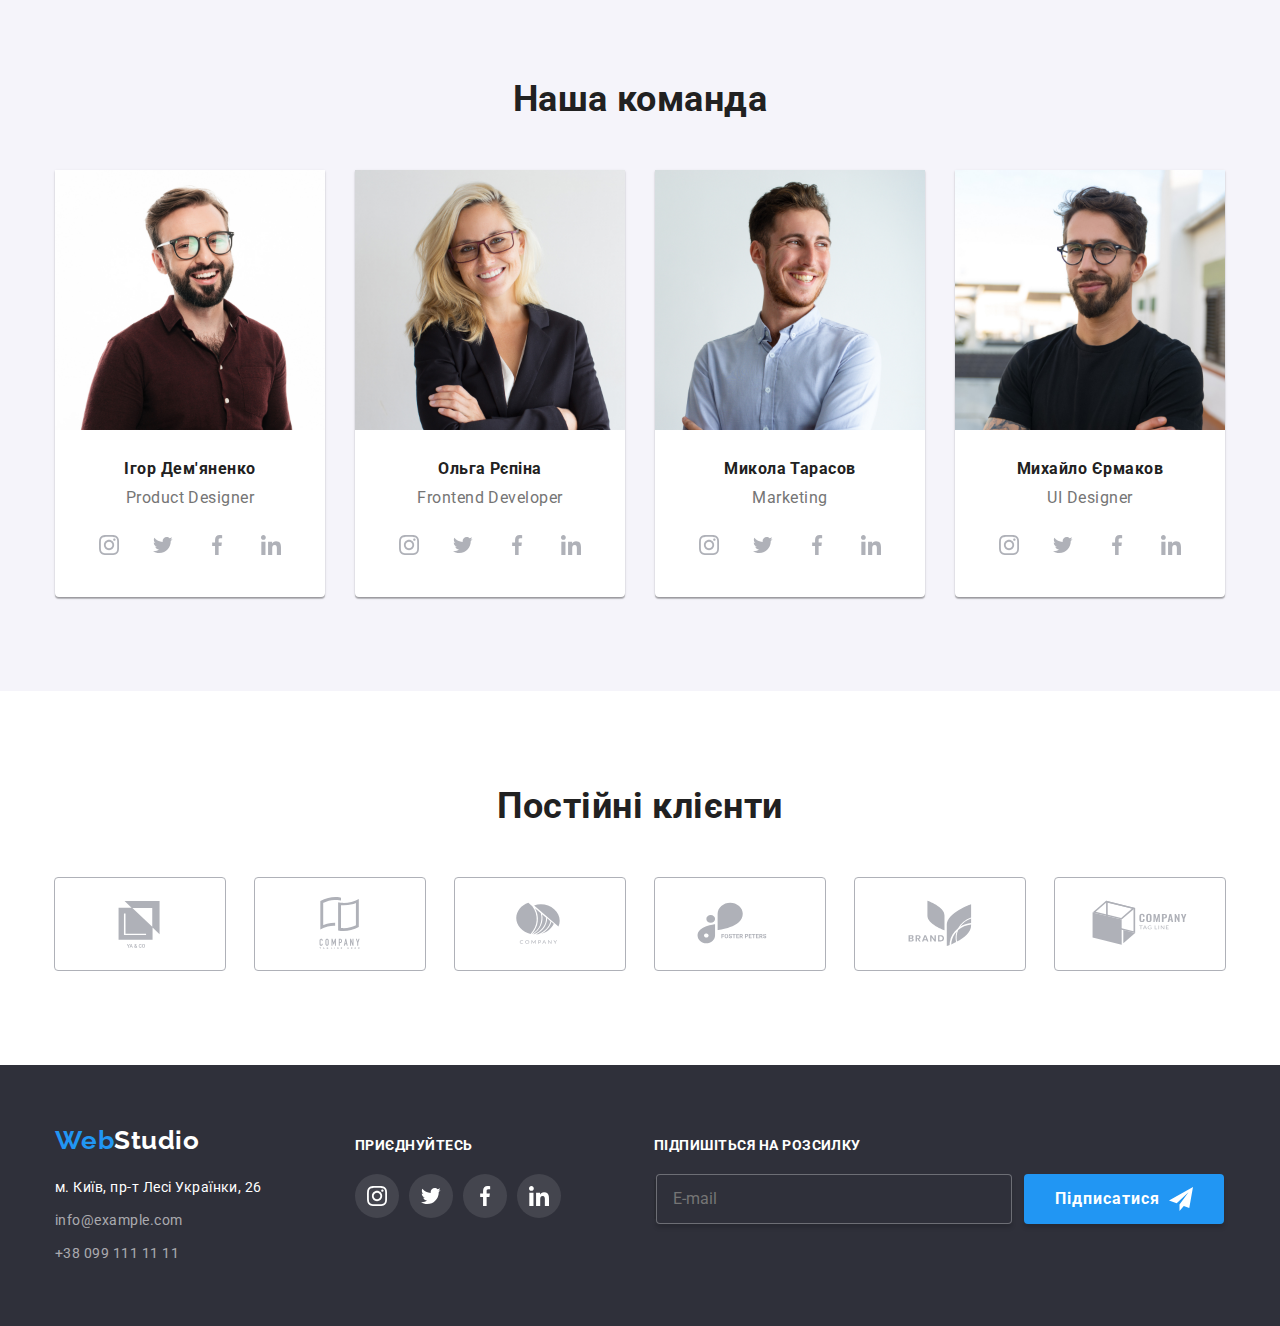
==== commit 19267f5d: "HW 7 30-08 corrected" ====
--- a/index.html
+++ b/index.html
@@ -1,5 +1,6 @@
 <!DOCTYPE html>
 <html lang="uk">
+
 <head>
   <meta charset="UTF-8" />
   <meta http-equiv="X-UA-Compatible" content="IE=edge" />
@@ -11,9 +12,13 @@
     rel="stylesheet" />
   <link rel="stylesheet"
     href="https://cdnjs.cloudflare.com/ajax/libs/modern-normalize/1.1.0/modern-normalize.min.css" />
-  <link rel="stylesheet" href="./css/main.min.css" /><link rel="stylesheet" href="./css/styles.css" />
+  <link rel="stylesheet" href="./css/main.min.css" />
+  <link rel="stylesheet" href="./css/styles.css" />
 </head>
-<header class="header-line-border">
+
+<body>
+  <!--Шапка  сторінки-->
+  <header class="line-border">
     <div class="container header-container">
       <a class="header-logo" href="index.html" title="Наш Логотип"><span class="header-logo-web">Web</span>Studio</a>
       <ul class="header-list">
@@ -48,7 +53,7 @@
   </header>
   <main>
     <section class="section hero">
-      <div class="hero-container hero-overlay">
+      <div class="hero-container overlay1">
         <h1 class="hero-text">Ефективні рішення для вашого бізнесу</h1>
         <button type="button" class="hero-btn" data-modal-open>
           Замовити послугу
@@ -65,7 +70,7 @@
 
       <ul class="hero-ii-container">
         <li class="hero-ii-item">
-          <svg class="hero-ii-item-svg">
+          <svg class="equipment">
             <use href="./images/symbol-defs.svg#icon-antenna1"></use>
           </svg>
           <h3 class="hero-ii-title">УВАГА ДО ДЕТАЛЕЙ</h3>
@@ -75,7 +80,7 @@
           </p>
         </li>
         <li class="hero-ii-item">
-          <svg class="hero-ii-item-svg">
+          <svg class="equipment">
             <use href="./images/symbol-defs.svg#icon-clock1"></use>
           </svg>
           <h3 class="hero-ii-title">Пунктуальність</h3>
@@ -85,7 +90,7 @@
           </p>
         </li>
         <li class="hero-ii-item">
-          <svg class="hero-ii-item-svg">
+          <svg class="equipment">
             <use href="./images/symbol-defs.svg#icon-diagram1"></use>
           </svg>
           <h3 class="hero-ii-title">Планування</h3>
@@ -94,7 +99,7 @@
           </p>
         </li>
         <li class="hero-ii-item">
-          <svg class="hero-ii-item-svg">
+          <svg class="equipment">
             <use href="./images/symbol-defs.svg#icon-astronaut1-1"></use>
           </svg>
 
@@ -105,7 +110,7 @@
           </p>
         </li>
       </ul>
-      <!-- Section I I I   -->
+      <!-- Section I I I -->
     </section>
     <section class="section hero-iii">
       <h2 class="hero-iii-title">Чим ми займаємось</h2>
@@ -139,29 +144,29 @@
           <p class="hero-iv-text">Product Designer</p>
           <ul class="social-list">
             <li>
-              <a href="#" class="hero-iv-social-link">
-                <svg class="hero-iv-soc" width="20" height="20">
+              <a href="#" class="social-link">
+                <svg class="soc" width="20" height="20">
                   <use href="./images/symbol-defs.svg#icon-instagram-new"></use>
                 </svg>
               </a>
             </li>
             <li>
-              <a href="#" class="hero-iv-social-link">
-                <svg class="hero-iv-soc" width="20" height="20">
+              <a href="#" class="social-link">
+                <svg class="soc" width="20" height="20">
                   <use href="./images/symbol-defs.svg#icon-twitter-2"></use>
                 </svg>
               </a>
             </li>
             <li>
-              <a href="#" class="hero-iv-social-link">
-                <svg class="hero-iv-soc" width="20" height="20">
+              <a href="#" class="social-link">
+                <svg class="soc" width="20" height="20">
                   <use href="./images/symbol-defs.svg#icon-facebook-1"></use>
                 </svg>
               </a>
             </li>
             <li>
-              <a href="#" class="hero-iv-social-link">
-                <svg class="hero-iv-soc" width="20" height="20">
+              <a href="#" class="social-link">
+                <svg class="soc" width="20" height="20">
                   <use href="./images/symbol-defs.svg#icon-linkedin-1"></use>
                 </svg>
               </a>
@@ -174,29 +179,29 @@
           <p class="hero-iv-text">Frontend Developer</p>
           <ul class="social-list">
             <li>
-              <a href="#" class="hero-iv-social-link">
-                <svg class="hero-iv-soc" width="20" height="20">
+              <a href="#" class="social-link">
+                <svg class="soc" width="20" height="20">
                   <use href="./images/symbol-defs.svg#icon-instagram-new"></use>
                 </svg>
               </a>
             </li>
             <li>
-              <a href="#" class="hero-iv-social-link">
-                <svg class="hero-iv-soc" width="20" height="20">
+              <a href="#" class="social-link">
+                <svg class="soc" width="20" height="20">
                   <use href="./images/symbol-defs.svg#icon-twitter-2"></use>
                 </svg>
               </a>
             </li>
             <li>
-              <a href="#" class="hero-iv-social-link">
-                <svg class="hero-iv-soc" width="20" height="20">
+              <a href="#" class="social-link">
+                <svg class="soc" width="20" height="20">
                   <use href="./images/symbol-defs.svg#icon-facebook-1"></use>
                 </svg>
               </a>
             </li>
             <li>
-              <a href="#" class="hero-iv-social-link">
-                <svg class="hero-iv-soc" width="20" height="20">
+              <a href="#" class="social-link">
+                <svg class="soc" width="20" height="20">
                   <use href="./images/symbol-defs.svg#icon-linkedin-1"></use>
                 </svg>
               </a>
@@ -209,29 +214,29 @@
           <p class="hero-iv-text">Marketing</p>
           <ul class="social-list">
             <li>
-              <a href="#" class="hero-iv-social-link">
-                <svg class="hero-iv-soc" width="20" height="20">
+              <a href="#" class="social-link">
+                <svg class="soc" width="20" height="20">
                   <use href="./images/symbol-defs.svg#icon-instagram-new"></use>
                 </svg>
               </a>
             </li>
             <li>
-              <a href="#" class="hero-iv-social-link">
-                <svg class="hero-iv-soc" width="20" height="20">
+              <a href="#" class="social-link">
+                <svg class="soc" width="20" height="20">
                   <use href="./images/symbol-defs.svg#icon-twitter-2"></use>
                 </svg>
               </a>
             </li>
             <li>
-              <a href="#" class="hero-iv-social-link">
-                <svg class="hero-iv-soc" width="20" height="20">
+              <a href="#" class="social-link">
+                <svg class="soc" width="20" height="20">
                   <use href="./images/symbol-defs.svg#icon-facebook-1"></use>
                 </svg>
               </a>
             </li>
             <li>
-              <a href="#" class="hero-iv-social-link">
-                <svg class="hero-iv-soc" width="20" height="20">
+              <a href="#" class="social-link">
+                <svg class="soc" width="20" height="20">
                   <use href="./images/symbol-defs.svg#icon-linkedin-1"></use>
                 </svg>
               </a>
@@ -244,29 +249,29 @@
           <p class="hero-iv-text">UI Designer</p>
           <ul class="social-list">
             <li>
-              <a href="#" class="hero-iv-social-link">
-                <svg class="hero-iv-soc" width="20" height="20">
+              <a href="#" class="social-link">
+                <svg class="soc" width="20" height="20">
                   <use href="./images/symbol-defs.svg#icon-instagram-new"></use>
                 </svg>
               </a>
             </li>
             <li>
-              <a href="#" class="hero-iv-social-link">
-                <svg class="hero-iv-soc" width="20" height="20">
+              <a href="#" class="social-link">
+                <svg class="soc" width="20" height="20">
                   <use href="./images/symbol-defs.svg#icon-twitter-2"></use>
                 </svg>
               </a>
             </li>
             <li>
-              <a href="#" class="hero-iv-social-link">
-                <svg class="hero-iv-soc" width="20" height="20">
+              <a href="#" class="social-link">
+                <svg class="soc" width="20" height="20">
                   <use href="./images/symbol-defs.svg#icon-facebook-1"></use>
                 </svg>
               </a>
             </li>
             <li>
-              <a href="#" class="hero-iv-social-link">
-                <svg class="hero-iv-soc" width="20" height="20">
+              <a href="#" class="social-link">
+                <svg class="soc" width="20" height="20">
                   <use href="./images/symbol-defs.svg#icon-linkedin-1"></use>
                 </svg>
               </a>
@@ -278,45 +283,45 @@
     <section class="section">
       <h2 class="hero-iii-title">Постійні клієнти</h2>
       <div class="container">
-        <ul class="hero-iv-clients-list">
-          <li class="hero-iv-clients-item">
-            <a href="#" class="hero-iv-main-clients">
-              <svg class="hero-iv-clients" width="170" height="92">
+        <ul class="clients-list">
+          <li class="clients-item">
+            <a href="#" class="main-clients">
+              <svg class="clients" width="170" height="92">
                 <use href="./images/symbol-defs.svg#icon-Logo-5"></use>
               </svg>
             </a>
           </li>
-          <li class="hero-iv-clients-item">
-            <a href="#" class="hero-iv-main-clients">
-              <svg class="hero-iv-clients" width="170" height="92">
+          <li class="clients-item">
+            <a href="#" class="main-clients">
+              <svg class="clients" width="170" height="92">
                 <use href="./images/symbol-defs.svg#icon-Logo-6"></use>
               </svg>
             </a>
           </li>
-          <li class="hero-iv-clients-item">
-            <a href="#" class="hero-iv-main-clients">
-              <svg class="hero-iv-clients" width="170" height="92">
+          <li class="clients-item">
+            <a href="#" class="main-clients">
+              <svg class="clients" width="170" height="92">
                 <use href="./images/symbol-defs.svg#icon-Logo-7"></use>
               </svg>
             </a>
           </li>
-          <li class="hero-iv-clients-item">
-            <a href="#" class="hero-iv-main-clients">
-              <svg class="hero-iv-clients" width="170" height="92">
+          <li class="clients-item">
+            <a href="#" class="main-clients">
+              <svg class="clients" width="170" height="92">
                 <use href="./images/symbol-defs.svg#icon-Logo-8"></use>
               </svg>
             </a>
           </li>
-          <li class="hero-iv-clients-item">
-            <a href="#" class="hero-iv-main-clients">
-              <svg class="hero-iv-clients" width="170" height="92">
+          <li class="clients-item">
+            <a href="#" class="main-clients">
+              <svg class="clients" width="170" height="92">
                 <use href="./images/symbol-defs.svg#icon-Logo-9"></use>
               </svg>
             </a>
           </li>
-          <li class="hero-iv-clients-item">
-            <a href="#" class="hero-iv-main-clients">
-              <svg class="hero-iv-clients" width="170" height="92">
+          <li>
+            <a href="#" class="main-clients">
+              <svg class="clients" width="170" height="92">
                 <use href="./images/symbol-defs.svg#icon-Logo-10"></use>
               </svg>
             </a>
@@ -394,7 +399,7 @@
   <div class="backdrop is-hidden" data-modal>
     <div class="modal">
       <div class="icon-man">
-        <button type="button" class="modal-x-btn" data-modal-close>
+        <button type="button" class="modal-close" data-modal-close>
           <svg class="modular" width="11" height="11">
             <use href="./images/symbol-defs.svg#icon-x-icon-modal"></use>
           </svg>
@@ -428,18 +433,19 @@
             <label class="modal-label" for="comment">Коментар</label>
             <textarea class="comment-text" name="comment" id="comment" rows="5" placeholder="Введіть текст"></textarea>
           </div>
-          <div class="checkbox">
-            <input type="checkbox" id="check" class="checkbox-input" name="subscription">
-            <label class="checkbox-text" for="check"><span class="icon-checkbox"></span>
-              <span>Погоджуюся з розсилкою та приймаю <a class="check-title-link" href="">Умови договору</a></span>
-            </label>
-          </div>
-      </div>
+      </div>
+      <div class="checkbox">
+        <input type="checkbox" id="check" class="checkbox-input" name="subscription">
+        <label class="checkbox-text" for="check"><span class="icon-checkbox"></span>
+          <span>Погоджуюся з розсилкою та приймаю <a class="check-title-link" href="">Умови договору</a></span>
+        </label>
+      </div>
+
       <div class="modal-btn-flit">
         <button type="submit" class="modal-send-btn">Відправити</button>
       </div>
-    </div>
-    <script src="./js/modal.js"></script>
+
+      <script src="./js/modal.js"></script>
 </body>
-</html>
-
+
+</html>--- a/css/main.min.css
+++ b/css/main.min.css
@@ -1 +1 @@
-:root{--text-color: #757575;--title-color: #212121;--color-blue: #2196f3;--color-white: #ffffff;--color-black: #000000;--color-red: #990909;--color-footer: #2f303a;--color-whitesemi: rgba(255, 255, 255, 0.6);--color-button-grey: #f5f4fa;--color-button-blue: #188ce8}.visually-hidden{position:absolute;white-space:nowrap;width:1px;height:1px;overflow:hidden;border:0;padding:0;clip:rect(0 0 0 0);clip-path:inset(50%);margin:-1px}html{box-sizing:border-box}*,*::before *::after{box-sizing:inherit}*{text-decoration:none;list-style:none}h1,h2,h3,h4,p,ul{margin:0;padding:0}ul,ol{margin-top:0;margin-bottom:0;padding-left:0}body{background-color:#fff;color:var(--title-color);font-family:Roboto,sans-serif;font-weight:500;letter-spacing:.03em}img{display:block;max-width:100%}.section{padding-top:94px;padding-bottom:94px}.container{max-width:1200px;width:100%;padding:0 15px;margin:0 auto}.hero-overlay{margin-left:0;margin-right:auto;max-width:1600px;height:600px;background-color:#c4c4c4;background-image:linear-gradient(to right, rgba(47, 48, 58, 0.4), rgba(47, 48, 58, 0.4)),url("../images/img14.jpg");background-size:contain;background-position:center}.hero{padding-top:0;height:600px;text-align:center;background-color:var(--color-footer);margin:0 auto 0;width:1600px}.hero-container{display:block;align-items:center}.hero-text{padding-top:200px;margin:0 auto 30px;width:696px;text-align:center;justify-content:center;color:var(--color-white);font-weight:900;font-size:44px;line-height:1.36;text-transform:uppercase;letter-spacing:.06em}.hero-btn{display:inline-block;min-width:200px;padding:10px 32px;border-radius:4px;box-shadow:0px 4px 4px rgba(0,0,0,.15);background-color:var(--color-blue);color:var(--color-white);font-family:Roboto;font-weight:700;font-size:16px;line-height:1.88;letter-spacing:.06em;cursor:pointer;border:none;transition:background-color 250ms cubic-bezier(0.4, 0, 0.2, 1)}.hero-btn:hover,.hero-btn:focus{background-color:var(--color-button-blue)}.hero-ii{padding-top:0;margin:0 auto 0;text-align:center}.hero-ii-container{padding-top:0;justify-content:center;display:flex;padding-top:94px;gap:30px}.hero-ii-item{display:block;padding-bottom:0;gap:30px;width:270px}.hero-ii-item-svg{display:block;padding:25px 100px 25px;width:270px;height:120px;background-position:center;background-color:var(--color-button-grey);background-size:contain;margin-bottom:30px}.hero-ii-item{display:block;padding-bottom:0;gap:30px;width:270px}.social-list-container{display:flex;justify-content:center}.hero-ii-title{text-align:left;margin-bottom:10px;color:var(--title-color);font-weight:700;font-size:14px;line-height:1.17;text-transform:uppercase}.hero-ii-item-text{text-align:left;color:var(--text-color);font-weight:400;font-size:14px;line-height:1.71}.hero-iii{padding-top:0;margin:0 auto;text-align:center}.hero-iii-item{display:block;margin:0 auto;text-align:center}.hero-iii-desk{display:flex;position:absolute;bottom:0;left:0;width:370px;height:70px;align-items:center;justify-content:center;background-color:rgba(47,48,58,.8);color:var(--color-white);font-weight:700;font-size:14px;line-height:1.17;text-transform:uppercase}.hero-iii-title{margin-bottom:50px;color:var(--title-color);font-weight:700;font-size:36px;line-height:1.17;text-align:center}.hero-iii-item:not(:last-child){margin-right:30px}.container.header-container{display:flex;padding:0 0}.container-team{display:flex;align-items:center;padding:0}.hero-iv-team{margin:0 auto;text-align:center;background-color:var(--color-button-grey)}.hero-iv-item{padding:0;margin:0 auto;text-align:center;gap:30px}.hero-iv-item{border-radius:0px 0px 4px 4px;background-color:#fff;box-shadow:0px 1px 3px rgba(0,0,0,.12),0px 1px 1px rgba(0,0,0,.14),0px 2px 1px rgba(0,0,0,.2)}.hero-iv-worker{display:block;width:270px;text-align:center}.hero-iv-name{padding-top:30px;margin-bottom:10px;color:var(--title-color);font-size:16px;line-height:1.17}.hero-iv-text{margin-bottom:16px;color:var(--text-color);font-weight:400;font-size:16px;line-height:1.17}.social-list{display:flex;justify-content:center;gap:10px}.hero-iv-soc{fill:#afb1b8;transition:fill 250ms cubic-bezier(0.4, 0, 0.2, 1)}.hero-iv-social-link{display:flex;width:44px;height:44px;align-items:center;justify-content:center;background-color:var(--color-white);border-radius:50%;margin-bottom:30px;transition:background-color 250ms cubic-bezier(0.4, 0, 0.2, 1)}.hero-iv-social-link:hover,.hero-iv-social-link:focus{background-color:var(--color-blue)}.hero-iv-social-link:hover .hero-iv-soc,.hero-iv-social-link:focus .hero-iv-soc{fill:var(--color-white)}.hero-iv-clients{display:flex;padding:16px 16px;background-position:center;background-size:contain;fill:#afb1b8;transition:fill 250ms cubic-bezier(0.4, 0, 0.2, 1)}.hero-iv-clients:hover,.hero-iv-clients:focus{fill:var(--color-blue)}.hero-iv-main-clients{display:flex;border:1px solid #afb1b8;border-radius:4px;transition:border 250ms cubic-bezier(0.4, 0, 0.2, 1)}.hero-iv-main-clients:hover,.main-clients:focus{border:1px solid var(--color-blue)}.hero-iv-clients-list{display:flex;justify-content:center;gap:30px;margin:0}.hero-iv-clients-item{display:flex;justify-self:center;min-width:170px;max-width:170px}.hero-port-list{margin-bottom:50px;display:flex;justify-content:center;border:none}.hero-port-item{color:var(--title-color);font-weight:500;font-size:16px;line-height:1.63;letter-spacing:.03em;cursor:pointer;border-radius:4px;border:none}.hero-port-item:not(:last-child){margin-right:8px;background-color:var(--color-button-grey)}.hero-port-btn{padding:6px 22px;background-color:var(--color-button-grey);color:var(--title-color);font-family:Roboto;font-weight:500;font-size:16px;line-height:1.63;letter-spacing:.03em;box-shadow:0px 3px 1px rgba(0,0,0,.1),0px 1px 2px rgba(0,0,0,.08),0px 2px 2px rgba(0,0,0,.12);border-radius:4px;border:none;transition:background-color 250ms cubic-bezier(0.4, 0, 0.2, 1),color 250ms cubic-bezier(0.4, 0, 0.2, 1)}.hero-port-btn:hover,.hero-port-btn:focus{background-color:var(--color-button-blue);color:var(--color-white)}.hero-ii-port{padding:0;margin:0 auto;text-align:center;width:1600px}.hero-ii-port-container{display:flex;flex-wrap:wrap;margin:0 auto}.hero-ii-port-item{margin-right:30px;margin-bottom:30px;width:370px;text-align:left;box-shadow:0px 4px 4px 0px rgba(0,0,0,0);transition:box-shadow 250ms cubic-bezier(0.4, 0, 0.2, 1)}.hero-ii-port-item:hover,.hero-ii-port-item:focus{box-shadow:0px 4px 4px 0px rgba(0,0,0,.25)}.hero-ii-port-item:nth-child(3n){margin-right:0}.hero-ii-port-item:nth-last-child(-n+3){margin-bottom:0}.thumb-port{position:relative;overflow:hidden}.hero-ii-port-move{display:flex;position:absolute;padding:63px 24px;top:0;left:0;width:370px;height:294px;align-items:center;justify-content:center;background:rgba(33,150,243,.9);color:var(--color-white);font-weight:400;font-size:18px;line-height:1.55;transform:translateY(100%);transition:transform 250ms cubic-bezier(0.4, 0, 0.2, 1)}.hero-ii-port-item:hover .hero-ii-port-move,.hero-ii-port-item:focus .hero-ii-port-move{transform:translateY(0)}.thumb{position:relative}.hero-ii-border{padding-top:20px;padding-left:24px;padding-bottom:20px;border-left:1px solid #eee;border-bottom:1px solid #eee;border-right:1px solid #eee}.hero-ii-port-title{margin-bottom:4px;color:var(--title-color);font-family:Roboto;font-weight:700;font-size:18px;line-height:2;letter-spacing:.06em;text-transform:none}.hero-ii-port-text{font-weight:400;color:var(--text-color);font-size:16px;line-height:1.88}.header-line-border{border-bottom:1px solid #ececec;margin:0 auto}.header-link{display:block;position:relative;padding:25px 1px;color:var(--color-blue);font-family:Roboto;font-weight:500;font-size:14px;line-height:1.17;letter-spacing:.02em;transition:color 250ms cubic-bezier(0.4, 0, 0.2, 1)}.header-link:hover,.header-link:focus{color:var(--color-blue)}.current::after{position:absolute;left:0;display:block;content:"";height:4px;width:100%;bottom:-1px;background-color:var(--color-blue);border-radius:2px}.header-link:active{color:var(--color-blue)}.header-link-web{display:block;padding:25px 0;color:var(--title-color);font-family:Roboto;font-weight:500;font-size:14px;line-height:1.17;letter-spacing:.02em;transition:color 250ms cubic-bezier(0.4, 0, 0.2, 1)}.header-link-web:hover,.header-lin-webk:focus{color:var(--color-blue)}.header-link-web:active{color:var(--color-blue)}.header-container{display:flex;align-items:center}.header-container-port{display:flex;margin-bottom:50px;align-items:center;justify-content:center;gap:8px}.header-logo{display:block;margin-right:93px;color:var(--color-black);font-family:Raleway;font-weight:700;font-size:26px;line-height:1.17;letter-spacing:.03em}.header-logo-web{color:var(--color-blue);font-family:Raleway;font-weight:700;font-size:26px;line-height:1.17;letter-spacing:.03em}.header-list{display:flex;margin-right:305px;justify-content:flex-start;gap:50px}.header-contact-list{display:flex;justify-content:flex-end}.header-contact-item{display:flex;align-items:center;justify-content:space-between}.header-contact-link{display:flex;align-items:center;color:var(--text-color);font-size:14px;line-height:1.17;letter-spacing:.02em;transition:color 250ms cubic-bezier(0.4, 0, 0.2, 1)}.header-contact-item:not(:last-child){margin-right:30px}.header-mail-contact{margin-right:10px;fill:var(--text-color);transition:fill 250ms cubic-bezier(0.4, 0, 0.2, 1)}.header-tel-contact{margin-right:10px;fill:var(--text-color);transition:fill 250ms cubic-bezier(0.4, 0, 0.2, 1)}.header-contact-link:hover,.header-contact-link:focus{color:var(--color-blue)}.header-contact-link:hover .header-mail-contact,.header-contact-link:focus .header-mail-contact{fill:var(--color-blue)}.header-contact-link:hover .header-tel-contact,.header-contact-link:focus .header-tel-contact{fill:var(--color-blue)}footer{margin:0 auto;text-align:left;background-color:var(--color-footer)}.footer-studio{padding-top:60px;padding-bottom:60px}.footer-text{display:block;text-align:left;margin-bottom:20px;color:var(--color-white);font-family:Raleway;font-weight:700;font-size:26px;line-height:1.11;font-style:normal}.footer-container{display:block}.footer-item{display:block}.footer-container .footer-item:not(:last-child){margin-bottom:9px}.footer-map{display:block;text-align:left;color:var(--color-white);font-weight:400;font-size:14px;line-height:1.71;font-style:normal;transition:color 250ms cubic-bezier(0.4, 0, 0.2, 1)}.footer-map:hover,.footer-map:focus{color:var(--color-blue)}.main-footer{display:flex;align-items:flex-start;justify-content:left}.footer-connect{display:block;padding-top:12px;margin-left:93px}.footer-link{display:block;text-align:left;color:var(--color-whitesemi);font-weight:400;font-size:14px;line-height:1.71;text-decoration-line:none;font-style:normal;transition:color 250ms cubic-bezier(0.4, 0, 0.2, 1)}.footer-link:hover,.footer-link:focus{color:var(--color-blue)}.footer-title{text-align:left;margin-bottom:20px;color:var(--color-white);font-weight:700;font-size:14px;line-height:1.17;text-transform:uppercase}.footer-social-list{display:flex;justify-content:center;gap:10px}.footer-soc{fill:var(--color-white)}.footer-social-link{display:flex;width:44px;height:44px;align-items:center;justify-content:center;background-color:rgba(255,255,255,.1);border-radius:50%;transition:background-color 250ms cubic-bezier(0.4, 0, 0.2, 1)}.footer-social-link:hover,.footer-social-link:focus{background-color:var(--color-blue)}.footer-social-link:hover .footer-soc,.footer-social-link:focus .footer-soc{fill:var(--color-white)}.footer-field{display:block;justify-content:start;padding-left:93px;width:570px}.footer-mail-label{padding-left:12px 42px;height:40px;border:1px solid rgba(33,33,33,.2);border-radius:4px;font-family:Roboto;font-style:normal;font-weight:400;font-size:12px;line-height:14px;letter-spacing:.01em;cursor:pointer}.footer-title-mail{position:relative;margin-bottom:20px;padding-top:12px;text-align:left;color:var(--color-white);font-weight:700;font-size:14px;line-height:1.17;text-transform:uppercase}.footer-buttons{display:flex;justify-content:center;align-items:center;width:570px}.footer-mail-input{width:358px;align-items:center;padding-left:16px;font-family:"Roboto";font-style:normal;font-weight:400;font-size:16px;line-height:1.25;height:50px;border:1px solid rgba(255,255,255,.3);box-shadow:0px 4px 4px rgba(0,0,0,.15);border-radius:4px;background-color:var(--color-footer)}.footer-plane-btn{display:inline-flex;width:200px;padding-right:215px;height:50px;margin-left:12px;padding:10px 28px;border-radius:4px;box-shadow:0px 4px 4px rgba(0,0,0,.15);background-color:var(--color-blue);color:var(--color-white);font-family:Roboto;font-weight:700;font-size:16px;line-height:1.88;letter-spacing:.06em;cursor:pointer;border:none;transition:background-color 250ms cubic-bezier(0.4, 0, 0.2, 1)}.footer-plane-svg{margin-left:10px;justify-content:center;align-items:center;right:20px}.backdrop{position:fixed;top:0;left:0;width:100%;height:100%;background-color:rgba(0,0,0,.2);opacity:1;transition:opacity 250ms cubic-bezier(0.4, 0, 0.2, 1),visibility 250ms cubic-bezier(0.4, 0, 0.2, 1)}.modal{position:absolute;top:50%;left:50%;width:528px;min-height:581px;background-color:#fff;border-radius:10px;transform:translate(-50%, -50%) scale(1);transition:transform 250ms cubic-bezier(0.4, 0, 0.2, 1);transition:translateY -50%,-50%}.backdrop.is-hidden .modal{transform:translate(-50%, -50%) scale(0)}.is-hidden{opacity:0;visibility:hidden;pointer-events:none}.icon-man{display:flex;position:relative}.modal-title{padding-top:40px;margin-bottom:15px;text-align:center;font-family:Roboto;font-weight:700;font-size:20px;line-height:1.172;letter-spacing:.03em;text-transform:none}.modal-x-btn{display:flex;justify-content:center;align-items:center;position:absolute;right:8px;top:7px;width:30px;height:30px;border-radius:50%;border:1px solid rgba(0,0,0,.1);background-color:rgba(0,0,0,0);cursor:pointer}.modular{position:absolute;display:flex;fill:#000;top:50%;transform:translateY(-50%);cursor:pointer;transition:fill 250ms cubic-bezier(0.4, 0, 0.2, 1)}.modal-close:hover .modular{fill:var(--color-blue)}.form-modal{display:flex;flex-direction:column;margin-bottom:72px;height:342px;padding-left:40px;padding-right:40px}.modal-field{position:relative;display:flex;flex-direction:column;width:448px;margin-bottom:10px}.modal-label{display:flex;margin-bottom:4px;left:20px;font-family:Roboto;font-style:normal;font-weight:400;font-size:12px;line-height:14px;color:var(--text-color);letter-spacing:.01em;transition:color 250ms cubic-bezier(0.4, 0, 0.2, 1)}.modal-input{padding-left:41px;position:relative;padding-left:12px 42px;width:100%;height:40px;border:1px solid rgba(33,33,33,.2);border-radius:4px;font-family:Roboto;font-style:normal;font-weight:400;font-size:12px;line-height:14px;letter-spacing:.01em;cursor:pointer;transition:border 250ms cubic-bezier(0.4, 0, 0.2, 1)}.comment-text{position:relative;padding:12px 16px;width:100%;height:120px;border:1px solid rgba(33,33,33,.2);border-radius:4px;font-family:"Roboto";font-style:normal;font-weight:400;font-size:12px;line-height:14px;letter-spacing:.01em;color:rgba(117,117,117,.5);cursor:pointer}.comment-text:hover{border-color:var(--color-blue)}.modal-input:hover,.modal-input:focus{border-color:var(--color-blue)}.input-icon{position:absolute;fill:var(--color-black);left:12px;top:30px;transition:fill 250ms cubic-bezier(0.4, 0, 0.2, 1)}.input-icon:hover,.input-icon:focus{fill:var(--color-blue)}.modal-input:hover+.input-icon,.modal-input:focus+.input-icon{fill:var(--color-blue)}.online-comment::placeholder{font-family:"Roboto";font-style:normal;font-weight:400;font-size:12px;line-height:14px;letter-spacing:.01em;color:rgba(117,117,117,.5)}.forest-input{display:flex;align-items:center;margin-right:8.38px;color:var(--color-blue)}.modal-send-btn{width:200px;height:40px;border-radius:4px;box-shadow:0px 4px 4px rgba(0,0,0,.15);background-color:var(--color-blue);color:var(--color-white);font-family:Roboto;font-weight:700;font-size:16px;line-height:1.875;cursor:pointer;border:none;transition:background-color 250ms cubic-bezier(0.4, 0, 0.2, 1)}.modal-send-btn:hover,.modal-send-btn:focus{background-color:var(--color-button-blue)}.forest{display:flex;justify-content:center;align-items:center;margin-bottom:17px}.modal-conditions-link{display:flex;margin-bottom:50px;justify-content:center;align-items:center;margin-bottom:0;font-family:"Roboto";font-style:normal;font-weight:400;font-size:14px;line-height:1.714;color:var(--color-blue)}.modal-btn-flit{display:flex;justify-content:center;align-items:center}.modal-conditions{display:flex;justify-content:center;align-items:center;font-family:Roboto;font-style:normal;font-weight:400;font-size:12px;line-height:1.167;color:var(---text-color);letter-spacing:.01em}.checkbox{position:relative;text-align:center;align-items:center;justify-content:center}.checkbox .checkbox-text{display:inline-flex;font-family:"Roboto";font-style:normal;font-weight:400;font-size:14px;line-height:1.714;letter-spacing:.03em}.checkbox-input{padding-bottom:18px;appearance:none;position:absolute;background-color:var(--color-white);transition:background-color 250ms cubic-bezier(0.4, 0, 0.2, 1)}.checkbox-input:checked+.checkbox-text .icon-checkbox{border:none;background-color:var(--color-blue);background-image:url("../images/icon-check-3.svg");background-size:contain;background-origin:border-box}.checkbox a{color:var(--color-blue)}.icon-checkbox{position:relative;display:inline-block;margin-right:7px;width:16px;height:15px;margin-right:8px;border:2px solid var(--title-color);border-radius:2px;bottom:-3px;background-repeat:no-repeat;background-position:center;cursor:pointer}.check-title-link{font-family:"Roboto";font-style:normal;font-weight:400;font-size:14px;line-height:1.714;letter-spacing:.03em;color:var(--color-blue);text-decoration:underline}/*# sourceMappingURL=main.min.css.map */+:root{--text-color: #757575;--title-color: #212121;--color-blue: #2196f3;--color-white: #ffffff;--color-black: #000000;--color-red: #990909;--color-footer: #2f303a;--color-whitesemi: rgba(255, 255, 255, 0.6);--color-button-grey: #f5f4fa;--color-button-blue: #188ce8}.visually-hidden{position:absolute;white-space:nowrap;width:1px;height:1px;overflow:hidden;border:0;padding:0;clip:rect(0 0 0 0);clip-path:inset(50%);margin:-1px}html{box-sizing:border-box}*,*::before *::after{box-sizing:inherit}*{text-decoration:none;list-style:none}h1,h2,h3,h4,p,ul{margin:0;padding:0}ul,ol{margin-top:0;margin-bottom:0;padding-left:0}body{background-color:#fff;color:var(--title-color);font-family:Roboto,sans-serif;font-weight:500;letter-spacing:.03em}img{display:block;max-width:100%}.section{padding-top:94px;padding-bottom:94px}.container{max-width:1200px;width:100%;padding:0 15px;margin:0 auto}.clients{display:flex;padding:16px 16px;background-position:center;background-size:contain;fill:#afb1b8;transition:fill 250ms cubic-bezier(0.4, 0, 0.2, 1)}.clients:hover,.clients:focus{fill:var(--color-blue)}.main-clients{display:flex;border:1px solid #afb1b8;border-radius:4px;transition:border 250ms cubic-bezier(0.4, 0, 0.2, 1)}.main-clients:hover,.main-clients:focus{border:1px solid var(--color-blue)}.clients-list{display:flex;justify-content:center;gap:30px;margin:0}.clients-item{display:flex;justify-self:center;min-width:170px;max-width:170px}.overlay1{margin-left:0;margin-right:auto;max-width:1600px;height:600px;background-color:#c4c4c4;background-image:linear-gradient(to right, rgba(47, 48, 58, 0.4), rgba(47, 48, 58, 0.4)),url("../images/img14.jpg");background-size:contain;background-position:center}.hero{padding-top:0;height:600px;text-align:center;background-color:var(--color-footer);margin:0 auto 0;width:1600px}.hero-container{display:block;align-items:center}.hero-text{padding-top:200px;margin:0 auto 30px;width:696px;text-align:center;justify-content:center;color:var(--color-white);font-weight:900;font-size:44px;line-height:1.36;text-transform:uppercase;letter-spacing:.06em}.hero-btn{display:inline-block;min-width:200px;padding:10px 32px;border-radius:4px;box-shadow:0px 4px 4px rgba(0,0,0,.15);background-color:var(--color-blue);color:var(--color-white);font-family:Roboto;font-weight:700;font-size:16px;line-height:1.88;letter-spacing:.06em;cursor:pointer;border:none;transition:background-color 250ms cubic-bezier(0.4, 0, 0.2, 1)}.hero-btn:hover,.hero-btn:focus{background-color:var(--color-button-blue)}.hero-ii{padding-top:0;margin:0 auto 0;text-align:center}.hero-ii-container{padding-top:0;justify-content:center;display:flex;padding-top:94px;gap:30px}.hero-ii-item{display:block;padding-bottom:0;gap:30px;width:270px}.equipment{display:block;padding:25px 100px 25px;width:270px;height:120px;background-position:center;background-color:var(--color-button-grey);background-size:contain;margin-bottom:30px}.hero-ii-item{display:block;padding-bottom:0;gap:30px;width:270px}.social-list-container{display:flex;justify-content:center}.hero-ii-title{text-align:left;margin-bottom:10px;color:var(--title-color);font-weight:700;font-size:14px;line-height:1.17;text-transform:uppercase}.hero-ii-item-text{text-align:left;color:var(--text-color);font-weight:400;font-size:14px;line-height:1.71}.hero-iii{padding-top:0;margin:0 auto;text-align:center}.hero-iii-item{display:block;margin:0 auto;text-align:center}.hero-iii-desk{display:flex;position:absolute;bottom:0;left:0;width:370px;height:70px;align-items:center;justify-content:center;background-color:rgba(47,48,58,.8);color:var(--color-white);font-weight:700;font-size:14px;line-height:1.17;text-transform:uppercase}.hero-iii-title{margin-bottom:50px;color:var(--title-color);font-weight:700;font-size:36px;line-height:1.17;text-align:center}.hero-iii-item:not(:last-child){margin-right:30px}.container.header-container{display:flex;padding:0 0}.container-team{display:flex;align-items:center;padding:0}.hero-iv-team{margin:0 auto;text-align:center;background-color:var(--color-button-grey)}.hero-iv-item{padding:0;margin:0 auto;text-align:center;gap:30px}.hero-iv-item{border-radius:0px 0px 4px 4px;background-color:#fff;box-shadow:0px 1px 3px rgba(0,0,0,.12),0px 1px 1px rgba(0,0,0,.14),0px 2px 1px rgba(0,0,0,.2)}.hero-iv-worker{display:block;width:270px;text-align:center}.hero-iv-name{padding-top:30px;margin-bottom:10px;color:var(--title-color);font-size:16px;line-height:1.17}.hero-iv-text{margin-bottom:16px;color:var(--text-color);font-weight:400;font-size:16px;line-height:1.17}.social-list{display:flex;justify-content:center;gap:10px}.soc{fill:#afb1b8;transition:fill 250ms cubic-bezier(0.4, 0, 0.2, 1)}.social-link{display:flex;width:44px;height:44px;align-items:center;justify-content:center;background-color:var(--color-white);border-radius:50%;margin-bottom:30px;transition:background-color 250ms cubic-bezier(0.4, 0, 0.2, 1)}.social-link:hover,.social-link:focus{background-color:var(--color-blue)}.social-link:hover .soc,.social-link:focus .soc{fill:var(--color-white)}.hero-port-list{display:flex;justify-content:center;border:none}.hero-port-item{color:var(--title-color);font-weight:500;font-size:16px;line-height:1.63;letter-spacing:.03em;cursor:pointer;border-radius:4px;border:none}.hero-port-item:not(:last-child){margin-right:8px;background-color:var(--color-button-grey)}.hero-port-btn{padding:6px 22px;background-color:var(--color-button-grey);color:var(--title-color);font-family:Roboto;font-weight:500;font-size:16px;line-height:1.63;letter-spacing:.03em;box-shadow:0px 3px 1px rgba(0,0,0,.1),0px 1px 2px rgba(0,0,0,.08),0px 2px 2px rgba(0,0,0,.12);border-radius:4px;border:none;transition:background-color 250ms cubic-bezier(0.4, 0, 0.2, 1),color 250ms cubic-bezier(0.4, 0, 0.2, 1)}.hero-port-btn:hover,.hero-port-btn:focus{background-color:var(--color-button-blue);color:var(--color-white)}.hero-ii-port{padding:0;margin:0 auto;text-align:center;width:1600px}.hero-ii-port-container{display:flex;flex-wrap:wrap;margin:0 auto}.hero-ii-port-item{margin-right:30px;margin-bottom:30px;width:370px;text-align:left;box-shadow:0px 4px 4px 0px rgba(0,0,0,0);transition:box-shadow 250ms cubic-bezier(0.4, 0, 0.2, 1)}.hero-ii-port-item:hover,.hero-ii-port-item:focus{box-shadow:0px 4px 4px 0px rgba(0,0,0,.25)}.hero-ii-port-item:nth-child(3n){margin-right:0}.hero-ii-port-item:nth-last-child(-n+3){margin-bottom:0}.thumb-port{position:relative;overflow:hidden}.hero-ii-port-move{display:flex;position:absolute;padding:63px 24px;top:0;left:0;width:370px;height:294px;align-items:center;justify-content:center;background:rgba(33,150,243,.9);color:var(--color-white);font-weight:400;font-size:18px;line-height:1.55;transform:translateY(100%);transition:transform 250ms cubic-bezier(0.4, 0, 0.2, 1)}.hero-ii-port-item:hover .hero-ii-port-move,.hero-ii-port-item:focus .hero-ii-port-move{transform:translateY(0)}.thumb{position:relative}.hero-ii-border{padding-top:20px;padding-left:24px;padding-bottom:20px;border-left:1px solid #eee;border-bottom:1px solid #eee;border-right:1px solid #eee}.hero-ii-port-title{margin-bottom:4px;color:var(--title-color);font-family:Roboto;font-weight:700;font-size:18px;line-height:2;letter-spacing:.06em;text-transform:none}.hero-ii-port-text{font-weight:400;color:var(--text-color);font-size:16px;line-height:1.88}.line-border{border-bottom:1px solid #ececec;margin:0 auto}.header-link{display:block;position:relative;padding:25px 0;color:var(--color-blue);font-family:Roboto;font-weight:500;font-size:14px;line-height:1.17;letter-spacing:.02em;transition:color 250ms cubic-bezier(0.4, 0, 0.2, 1)}.header-link:hover,.header-link:focus{color:var(--color-blue)}.current::after{position:absolute;left:0;display:block;content:"";height:4px;width:100%;bottom:-1px;background-color:var(--color-blue);border-radius:2px}.header-link:active{color:var(--color-blue)}.header-link-web{display:block;padding:25px 0;color:var(--title-color);font-family:Roboto;font-weight:500;font-size:14px;line-height:1.17;letter-spacing:.02em;transition:color 250ms cubic-bezier(0.4, 0, 0.2, 1)}.header-link-web:hover,.header-lin-webk:focus{color:var(--color-blue)}.header-link-web:active{color:var(--color-blue)}.header-container{display:flex;align-items:center}.header-container-port{display:flex;margin-bottom:50px;align-items:center;justify-content:center;gap:8px}.header-logo{display:block;margin-right:93px;color:var(--color-black);font-family:Raleway;font-weight:700;font-size:26px;line-height:1.17;letter-spacing:.03em}.header-logo-web{color:var(--color-blue);font-family:Raleway;font-weight:700;font-size:26px;line-height:1.17;letter-spacing:.03em}.header-list{display:flex;margin-right:305px;justify-content:flex-start;gap:50px}.header-contact-list{display:flex;justify-content:flex-end}.header-contact-item{display:flex;align-items:center;justify-content:space-between}.header-contact-link{display:flex;align-items:center;color:var(--text-color);font-size:14px;line-height:1.17;letter-spacing:.02em;transition:color 250ms cubic-bezier(0.4, 0, 0.2, 1)}.header-contact-item:not(:last-child){margin-right:30px}.header-mail-contact{margin-right:10px;fill:var(--text-color);transition:fill 250ms cubic-bezier(0.4, 0, 0.2, 1)}.header-tel-contact{margin-right:10px;fill:var(--text-color);transition:fill 250ms cubic-bezier(0.4, 0, 0.2, 1)}.header-contact-link:hover,.header-contact-link:focus{color:var(--color-blue)}.header-contact-link:hover .header-mail-contact,.header-contact-link:focus .header-mail-contact{fill:var(--color-blue)}.header-contact-link:hover .header-tel-contact,.header-contact-link:focus .header-tel-contact{fill:var(--color-blue)}footer{margin:0 auto;text-align:left;background-color:var(--color-footer)}.footer-studio{padding-top:60px;padding-bottom:60px}.footer-text{display:block;text-align:left;margin-bottom:20px;color:var(--color-white);font-family:Raleway;font-weight:700;font-size:26px;line-height:1.11;font-style:normal}.footer-container{display:block}.footer-item{display:block}.footer-container .footer-item:not(:last-child){margin-bottom:9px}.footer-map{display:block;text-align:left;color:var(--color-white);font-weight:400;font-size:14px;line-height:1.71;font-style:normal;transition:color 250ms cubic-bezier(0.4, 0, 0.2, 1)}.footer-map:hover,.footer-map:focus{color:var(--color-blue)}.main-footer{display:flex;align-items:flex-start;justify-content:left}.footer-connect{display:block;padding-top:12px;margin-left:93px}.footer-link{display:block;text-align:left;color:var(--color-whitesemi);font-weight:400;font-size:14px;line-height:1.71;text-decoration-line:none;font-style:normal;transition:color 250ms cubic-bezier(0.4, 0, 0.2, 1)}.footer-link:hover,.footer-link:focus{color:var(--color-blue)}.footer-title{text-align:left;margin-bottom:20px;color:var(--color-white);font-weight:700;font-size:14px;line-height:1.17;text-transform:uppercase}.footer-social-list{display:flex;justify-content:center;gap:10px}.footer-soc{fill:var(--color-white)}.footer-social-link{display:flex;width:44px;height:44px;align-items:center;justify-content:center;background-color:rgba(255,255,255,.1);border-radius:50%;transition:background-color 250ms cubic-bezier(0.4, 0, 0.2, 1)}.footer-social-link:hover,.footer-social-link:focus{background-color:var(--color-blue)}.footer-social-link:hover .footer-soc,.footer-social-link:focus .footer-soc{fill:var(--color-white)}.footer-field{display:block;justify-content:start;padding-left:93px;width:570px}.footer-mail-label{padding-left:12px 42px;height:40px;border:1px solid rgba(33,33,33,.2);border-radius:4px;font-family:Roboto;font-style:normal;font-weight:400;font-size:12px;line-height:14px;letter-spacing:.01em;cursor:pointer}.footer-title-mail{position:relative;margin-bottom:20px;padding-top:12px;text-align:left;color:var(--color-white);font-weight:700;font-size:14px;line-height:1.17;text-transform:uppercase}.footer-buttons{display:flex;justify-content:center;align-items:center;width:570px}.footer-mail-input{width:358px;height:50px;align-items:center;padding-left:16px;font-family:"Roboto";font-style:normal;font-weight:400;font-size:16px;line-height:1.25;color:rgba(255,255,255,.6);border:1px solid rgba(255,255,255,.3);box-shadow:0px 4px 4px rgba(0,0,0,.15);border-radius:4px;background-color:var(--color-footer);cursor:pointer}.footer-mail-input:focus{color:rgba(255,255,255,.6);outline-style:none}.footer-plane-btn{display:inline-flex;justify-content:center;align-items:center;width:200px;padding-right:215px;height:50px;margin-left:12px;padding:10px 28px;border-radius:4px;box-shadow:0px 4px 4px rgba(0,0,0,.15);background-color:var(--color-blue);color:var(--color-white);font-family:Roboto;font-weight:700;font-size:16px;line-height:1.88;letter-spacing:.06em;cursor:pointer;border:none;transition:background-color 250ms cubic-bezier(0.4, 0, 0.2, 1)}.footer-plane-btn:hover{background-color:var(--color-button-blue)}.footer-plane-btn:focus{background-color:var(--color-button-blue);outline-style:none}.footer-plane-svg{margin-left:10px}.backdrop{position:fixed;top:0;left:0;width:100%;height:100%;background-color:rgba(0,0,0,.2);opacity:1;transition:opacity 250ms cubic-bezier(0.4, 0, 0.2, 1),visibility 250ms cubic-bezier(0.4, 0, 0.2, 1)}.modal{position:absolute;top:50%;left:50%;width:528px;min-height:581px;background-color:#fff;border-radius:10px;transform:translate(-50%, -50%) scale(1);transition:transform 250ms cubic-bezier(0.4, 0, 0.2, 1);transition:translateY -50%,-50%}.backdrop.is-hidden .modal{transform:translate(-50%, -50%) scale(0)}.is-hidden{opacity:0;visibility:hidden;pointer-events:none}.icon-man{display:flex;position:relative}.modal-title{padding-top:40px;margin-bottom:15px;text-align:center;font-family:Roboto;font-weight:700;font-size:20px;line-height:1.172;letter-spacing:.03em;text-transform:none}.modal-close{display:flex;justify-content:center;align-items:center;position:absolute;right:8px;top:7px;width:30px;height:30px;border-radius:50%;border:1px solid rgba(0,0,0,.1);background-color:rgba(0,0,0,0);cursor:pointer}.modular{position:absolute;display:flex;fill:#000;top:50%;transform:translateY(-50%);cursor:pointer;transition:fill 250ms cubic-bezier(0.4, 0, 0.2, 1)}.modal-close:hover .modular{fill:var(--color-blue)}.form-modal{display:flex;flex-direction:column;height:342px;padding-left:40px;padding-right:40px}.modal-field{position:relative;display:flex;flex-direction:column;width:448px}.modal-field:not(:last-child){margin-bottom:10px}.modal-label{display:flex;margin-bottom:4px;left:20px;font-family:Roboto;font-style:normal;font-weight:400;font-size:12px;line-height:14px;color:var(--text-color);letter-spacing:.01em;outline-style:none;transition:color 250ms cubic-bezier(0.4, 0, 0.2, 1)}.modal-input{padding-left:41px;position:relative;padding-left:12px 42px;width:100%;height:40px;border:1px solid rgba(33,33,33,.2);border-radius:4px;font-family:Roboto;font-style:normal;font-weight:400;font-size:12px;line-height:14px;letter-spacing:.01em;cursor:pointer;transition:border 250ms cubic-bezier(0.4, 0, 0.2, 1)}.modal-input:hover{border-color:var(--color-blue)}.modal-input:focus{border-color:var(--color-blue);outline-style:none}.comment-text{position:relative;padding:12px 16px;width:100%;height:120px;border:1px solid rgba(33,33,33,.2);border-radius:4px;font-family:"Roboto";font-style:normal;font-weight:400;font-size:12px;line-height:14px;letter-spacing:.01em;color:rgba(117,117,117,.5);cursor:pointer}.comment-text:hover{border-color:var(--color-blue)}.comment-text:focus{border-color:var(--color-blue);outline-style:none}.input-icon{position:absolute;fill:var(--color-black);left:12px;top:30px;transition:fill 250ms cubic-bezier(0.4, 0, 0.2, 1)}.input-icon:hover,.input-icon:focus{fill:var(--color-blue)}.modal-input:hover+.input-icon,.modal-input:focus+.input-icon{fill:var(--color-blue)}.online-comment::placeholder{font-family:"Roboto";font-style:normal;font-weight:400;font-size:12px;line-height:14px;letter-spacing:.01em;color:rgba(117,117,117,.5)}.modal-send-btn{width:200px;height:50px;border-radius:4px;box-shadow:0px 4px 4px rgba(0,0,0,.15);background-color:var(--color-blue);color:var(--color-white);font-family:Roboto;font-weight:700;font-size:16px;line-height:1.875;cursor:pointer;border:none;transition:background-color 250ms cubic-bezier(0.4, 0, 0.2, 1)}.modal-send-btn:hover,.modal-send-btn:focus{background-color:var(--color-button-blue)}.modal-conditions-link{display:flex;margin-bottom:50px;justify-content:center;align-items:center;margin-bottom:0;font-family:"Roboto";font-style:normal;font-weight:400;font-size:14px;line-height:1.714;color:var(--color-blue)}.modal-btn-flit{display:flex;justify-content:center;align-items:center}.modal-conditions{display:flex;justify-content:center;align-items:center;font-family:Roboto;font-style:normal;font-weight:400;font-size:12px;line-height:1.167;color:var(---text-color);letter-spacing:.01em}.checkbox{position:relative;padding-top:18px;margin-bottom:30px;text-align:center;align-items:center;justify-content:center}.checkbox .checkbox-text{display:inline-flex;font-family:"Roboto";font-style:normal;font-weight:400;font-size:14px;line-height:1.714;letter-spacing:.03em}.checkbox-input{padding-bottom:0px;appearance:none;position:absolute;background-color:var(--color-white);transition:background-color 250ms cubic-bezier(0.4, 0, 0.2, 1)}.checkbox-input:checked+.checkbox-text .icon-checkbox{border:none;background-color:var(--color-blue);background-image:url("../images/icon-check-3.svg");background-size:contain;background-origin:border-box;transition:background-color 250ms cubic-bezier(0.4, 0, 0.2, 1)}.checkbox a{color:var(--color-blue)}.icon-checkbox{position:relative;display:inline-block;margin-right:7px;width:16px;height:15px;margin-right:8px;border:2px solid var(--title-color);border-radius:2px;bottom:-3px;background-repeat:no-repeat;background-position:center;cursor:pointer}.check-title-link{font-family:"Roboto";font-style:normal;font-weight:400;font-size:14px;line-height:1.714;letter-spacing:.03em;color:var(--color-blue);text-decoration:underline}/*# sourceMappingURL=main.min.css.map */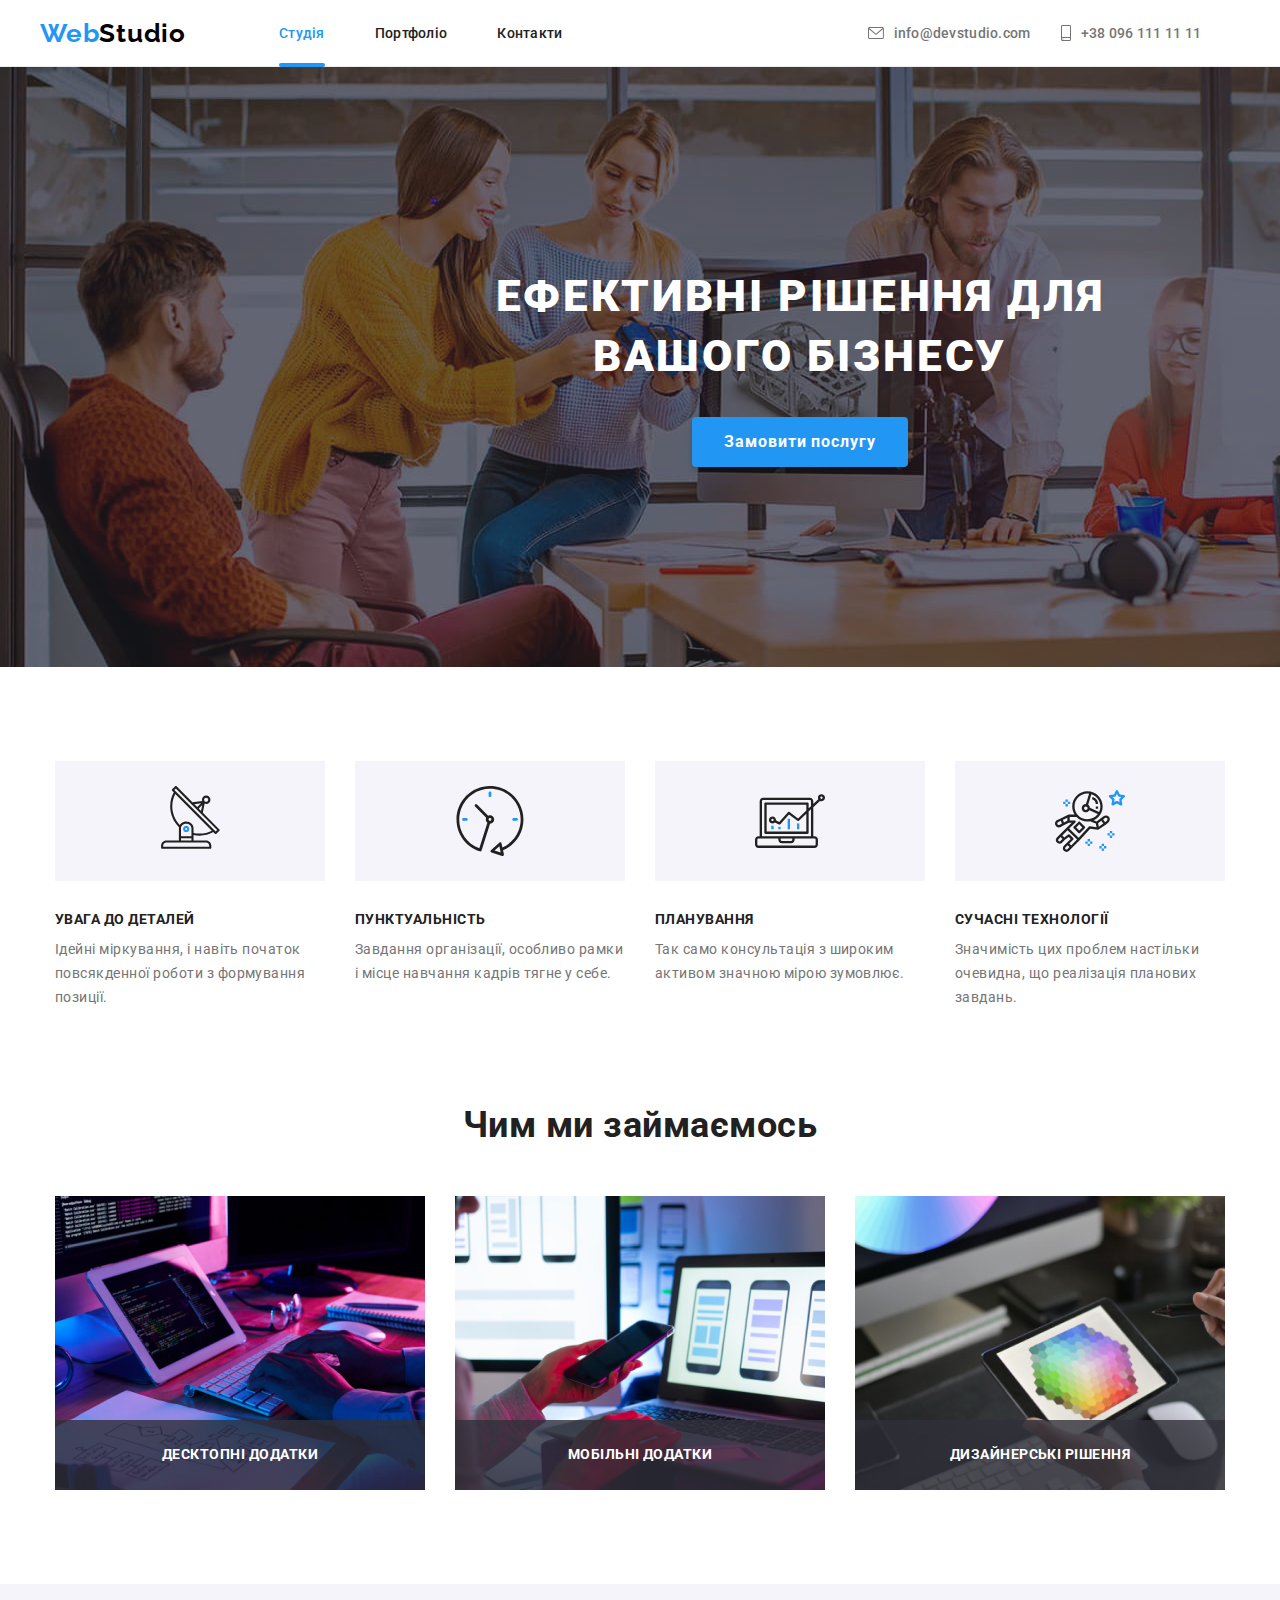
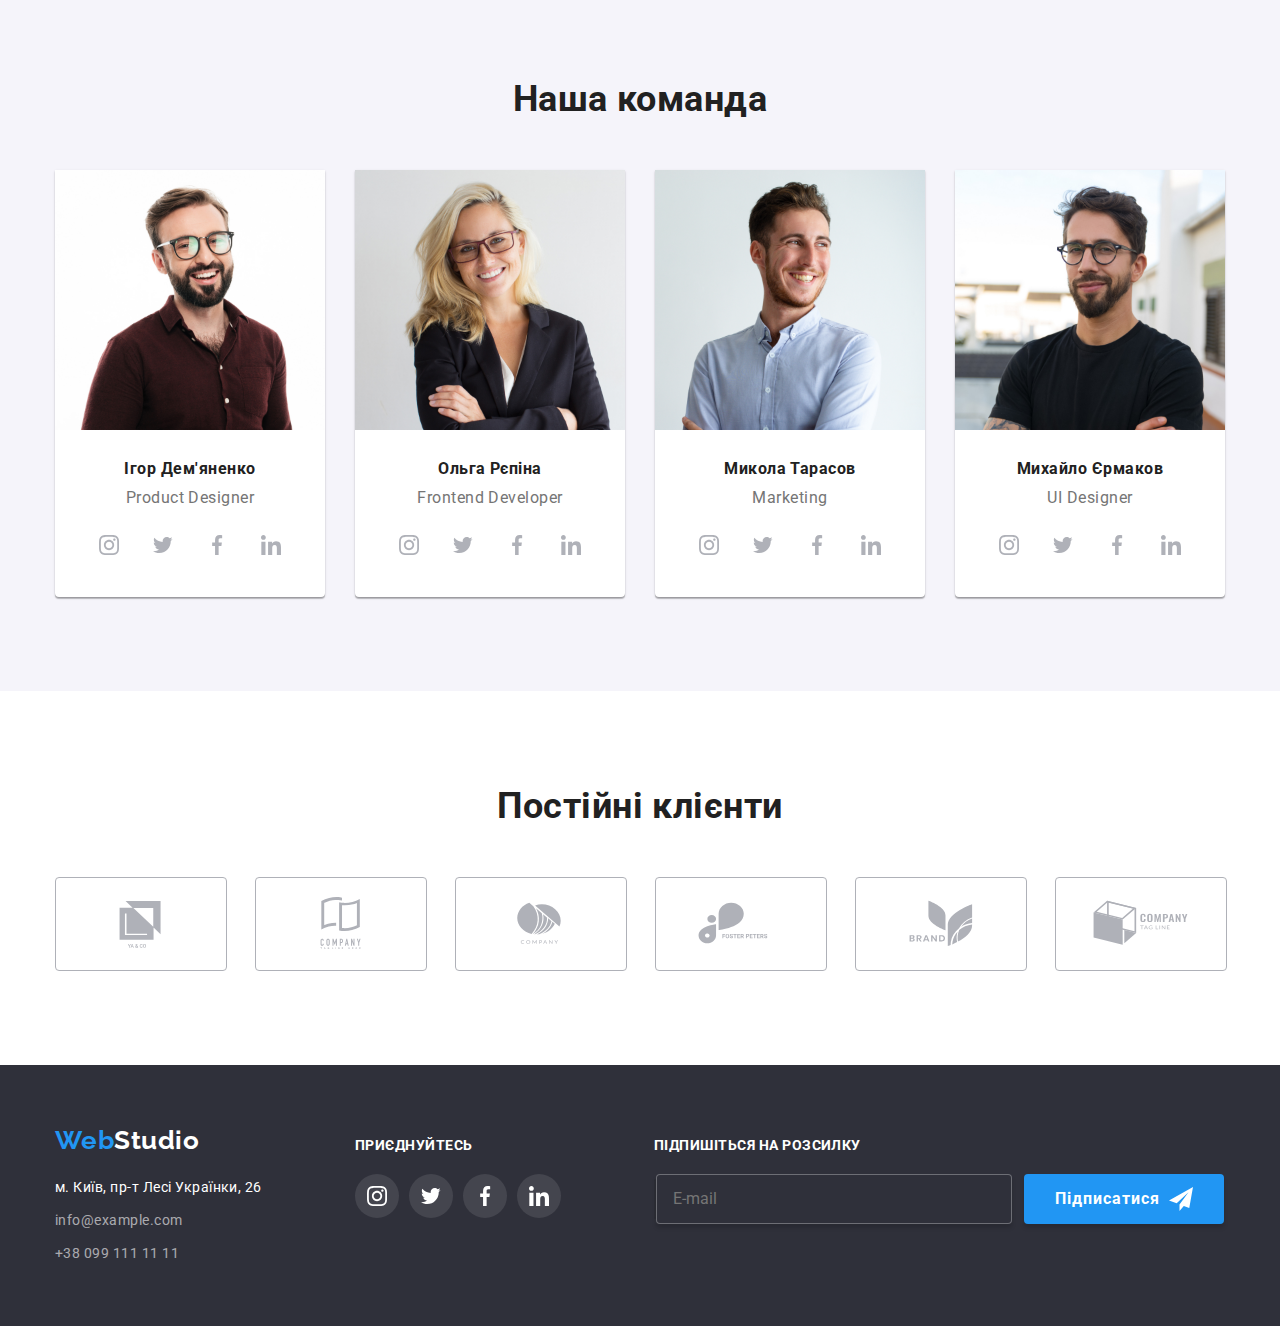
==== commit 957e3c0d: "HW 7 00-13 31-08-2022" ====
--- a/index.html
+++ b/index.html
@@ -19,31 +19,31 @@
 <body>
   <!--Шапка  сторінки-->
   <header class="line-border">
-    <div class="container header-container">
-      <a class="header-logo" href="index.html" title="Наш Логотип"><span class="header-logo-web">Web</span>Studio</a>
-      <ul class="header-list">
-        <li class="header-item">
-          <a class="header-link current" href="./index.html" title="Наша Студія">Студія</a>
-        </li>
-        <li class="header-item">
-          <a class="header-link-web" href="./portfolio.html" title="Наші проекти">Портфоліо</a>
-        </li>
-        <li class="header-item">
-          <a class="header-link-web" href="./index.html" title="Наші контакти">Контакти</a>
+    <div class="container header">
+      <a class="header__logo" href="index.html" title="Наш Логотип"><span class="header__web">Web</span>Studio</a>
+      <ul class="header__list">
+        <li class="header__item">
+          <a class="header__link header--current" href="./index.html" title="Наша Студія">Студія</a>
+        </li>
+        <li class="header__item">
+          <a class="header__site" href="./portfolio.html" title="Наші проекти">Портфоліо</a>
+        </li>
+        <li class="header__item">
+          <a class="header__site" href="./index.html" title="Наші контакти">Контакти</a>
         </li>
       </ul>
-      <ul class="header-contact-list">
-        <li class="header-contact-item">
-          <a class="header-contact-link" href="mailto:info@devstudio.com">
-            <svg class="header-mail-contact" width="16" height="12">
+      <ul class="header__list header--contact">
+        <li class="header__data">
+          <a class="header__contact" href="mailto:info@devstudio.com">
+            <svg class="header__email" width="16" height="12">
               <use href="./images/symbol-defs.svg#icon-envelope-hover-1"></use>
             </svg>
             info@devstudio.com
           </a>
         </li>
-        <li class="header-contact-item">
-          <a class="header-contact-link" href="tel:+380961111111">
-            <svg class="header-tel-contact" width="10" height="16">
+        <li class="header__data">
+          <a class="header__contact" href="tel:+380961111111">
+            <svg class="header__tel" width="10" height="16">
               <use href="./images/symbol-defs.svg#icon-smartphone1-1"></use>
             </svg>+38 096 111 11 11</a>
         </li>
@@ -53,58 +53,58 @@
   </header>
   <main>
     <section class="section hero">
-      <div class="hero-container overlay1">
-        <h1 class="hero-text">Ефективні рішення для вашого бізнесу</h1>
-        <button type="button" class="hero-btn" data-modal-open>
+      <div class="hero__container hero--overlay">
+        <h1 class="hero__text">Ефективні рішення для вашого бізнесу</h1>
+        <button type="button" class="button" data-modal-open>
           Замовити послугу
         </button>
       </div>
     </section>
 
-    <!-- Section I I   I -->
-
-    <section class="section hero-ii">
-      <!-- Заголовок, которого не будет видно -->
-
-      <h2 class="hero-ii-text visually-hidden">Правила нашої работи</h2>
-
-      <ul class="hero-ii-container">
-        <li class="hero-ii-item">
-          <svg class="equipment">
+    <!-- Section I I -->
+    <!-- Заголовок, якого не буде видно -->
+
+    <section class="section rules">
+
+      <h2 class="hero-rules visually-hidden">Правила нашої роботи</h2>
+
+      <ul class="rules__list">
+        <li class="rules__item">
+          <svg class="rules__equipment">
             <use href="./images/symbol-defs.svg#icon-antenna1"></use>
           </svg>
-          <h3 class="hero-ii-title">УВАГА ДО ДЕТАЛЕЙ</h3>
-          <p class="hero-ii-item-text">
+          <h3 class="rules__title">Увага до деталей</h3>
+          <p class="rules__text">
             Ідейні міркування, і навіть початок повсякденної роботи з
             формування позиції.
           </p>
         </li>
-        <li class="hero-ii-item">
-          <svg class="equipment">
+        <li class="rules__item">
+          <svg class="rules__equipment">
             <use href="./images/symbol-defs.svg#icon-clock1"></use>
           </svg>
-          <h3 class="hero-ii-title">Пунктуальність</h3>
-          <p class="hero-ii-item-text">
+          <h3 class="rules__title">Пунктуальність</h3>
+          <p class="rules__text">
             Завдання організації, особливо рамки і місце навчання кадрів тягне
             у себе.
           </p>
         </li>
-        <li class="hero-ii-item">
-          <svg class="equipment">
+        <li class="rules__item">
+          <svg class="rules__equipment">
             <use href="./images/symbol-defs.svg#icon-diagram1"></use>
           </svg>
-          <h3 class="hero-ii-title">Планування</h3>
-          <p class="hero-ii-item-text">
+          <h3 class="rules__title">Планування</h3>
+          <p class="rules__text">
             Так само консультація з широким активом значною мірою зумовлює.
           </p>
         </li>
-        <li class="hero-ii-item">
-          <svg class="equipment">
+        <li class="rules__item">
+          <svg class="rules__equipment">
             <use href="./images/symbol-defs.svg#icon-astronaut1-1"></use>
           </svg>
 
-          <h3 class="hero-ii-title">Сучасні технології</h3>
-          <p class="hero-ii-item-text">
+          <h3 class="rules__title">Сучасні технології</h3>
+          <p class="rules__text">
             Значимість цих проблем настільки очевидна, що реалізація планових
             завдань.
           </p>
@@ -112,166 +112,169 @@
       </ul>
       <!-- Section I I I -->
     </section>
-    <section class="section hero-iii">
-      <h2 class="hero-iii-title">Чим ми займаємось</h2>
-      <ul class="container header-container">
-        <li class="hero-iii-item">
-          <div class="thumb">
+    <section class="section fields">
+      <h2 class="fields__title">Чим ми займаємось</h2>
+      <ul class="container fields__container">
+        <li class="fields__item">
+          <div class="fields__thumb">
             <img src="./images/box1.jpg" alt="Работа на планшеті" width="370" />
-            <p class="hero-iii-desk">Десктопні додатки</p>
-          </div>
-        </li>
-        <li class="hero-iii-item">
-          <div class="thumb">
+            <p class="fields__desk">Десктопні додатки</p>
+          </div>
+        </li>
+        <li class="fields__item">
+          <div class="fields__thumb">
             <img src="./images/box2.jpg" alt="Перенесення даних з телефона на ноутбук" width="370" />
-            <p class="hero-iii-desk">Мобільні додатки</p>
-          </div>
-        </li>
-        <li class="hero-iii-item">
-          <div class="thumb">
-            <img src="./images/box3.jpg" alt="Выбір кольора на планшеті" width="370" />
-            <p class="hero-iii-desk">Дизайнерські рішення</p>
+            <p class="fields__desk">Мобільні додатки</p>
+          </div>
+        </li>
+        <li class="fields__item">
+          <div class="fields__thumb">
+            <img src="./images/box3.jpg" alt="Вибір кольору на планшеті" width="370" />
+            <p class="fields__desk">Дизайнерські рішення</p>
           </div>
         </li>
       </ul>
     </section>
-    <section class="section hero-iv-team">
-      <h2 class="hero-iii-title">Наша команда</h2>
-      <ul class="container container-team">
-        <li class="hero-iv-item">
+
+    <!-- Section IV -->
+
+    <section class="section team">
+      <h2 class="team__title">Наша команда</h2>
+      <ul class="container team__list">
+        <li class="team__item">
           <img src="./images/img1.jpg" alt="Портрет Ігоря" width="270" />
-          <h3 class="hero-iv-name">Ігор Дем'яненко</h3>
-          <p class="hero-iv-text">Product Designer</p>
-          <ul class="social-list">
-            <li>
-              <a href="#" class="social-link">
-                <svg class="soc" width="20" height="20">
+          <h3 class="team__name">Ігор Дем'яненко</h3>
+          <p class="team__text">Product Designer</p>
+          <ul class="team__social">
+            <li>
+              <a href="#" class="team__link">
+                <svg class="team__soc" width="20" height="20">
                   <use href="./images/symbol-defs.svg#icon-instagram-new"></use>
                 </svg>
               </a>
             </li>
             <li>
-              <a href="#" class="social-link">
-                <svg class="soc" width="20" height="20">
+              <a href="#" class="team__link">
+                <svg class="team__soc" width="20" height="20">
                   <use href="./images/symbol-defs.svg#icon-twitter-2"></use>
                 </svg>
               </a>
             </li>
             <li>
-              <a href="#" class="social-link">
-                <svg class="soc" width="20" height="20">
+              <a href="#" class="team__link">
+                <svg class="team__soc" width="20" height="20">
                   <use href="./images/symbol-defs.svg#icon-facebook-1"></use>
                 </svg>
               </a>
             </li>
             <li>
-              <a href="#" class="social-link">
-                <svg class="soc" width="20" height="20">
+              <a href="#" class="team__link">
+                <svg class="team__soc" width="20" height="20">
                   <use href="./images/symbol-defs.svg#icon-linkedin-1"></use>
                 </svg>
               </a>
             </li>
           </ul>
         </li>
-        <li class="hero-iv-item">
+        <li class="team__item">
           <img src="./images/img2.jpg" alt="Портрет Ольги" width="270" />
-          <h3 class="hero-iv-name">Ольга Рєпіна</h3>
-          <p class="hero-iv-text">Frontend Developer</p>
-          <ul class="social-list">
-            <li>
-              <a href="#" class="social-link">
-                <svg class="soc" width="20" height="20">
+          <h3 class="team__name">Ольга Рєпіна</h3>
+          <p class="team__text">Frontend Developer</p>
+          <ul class="team__social">
+            <li>
+              <a href="#" class="team__link">
+                <svg class="team__soc" width="20" height="20">
                   <use href="./images/symbol-defs.svg#icon-instagram-new"></use>
                 </svg>
               </a>
             </li>
             <li>
-              <a href="#" class="social-link">
-                <svg class="soc" width="20" height="20">
+              <a href="#" class="team__link">
+                <svg class="team__soc" width="20" height="20">
                   <use href="./images/symbol-defs.svg#icon-twitter-2"></use>
                 </svg>
               </a>
             </li>
             <li>
-              <a href="#" class="social-link">
-                <svg class="soc" width="20" height="20">
+              <a href="#" class="team__link">
+                <svg class="team__soc" width="20" height="20">
                   <use href="./images/symbol-defs.svg#icon-facebook-1"></use>
                 </svg>
               </a>
             </li>
             <li>
-              <a href="#" class="social-link">
-                <svg class="soc" width="20" height="20">
+              <a href="#" class="team__link">
+                <svg class="team__soc" width="20" height="20">
                   <use href="./images/symbol-defs.svg#icon-linkedin-1"></use>
                 </svg>
               </a>
             </li>
           </ul>
         </li>
-        <li class="hero-iv-item">
+        <li class="team__item">
           <img src="./images/img3.jpg" alt="Портрет Миколи" width="270" />
-          <h3 class="hero-iv-name">Микола Тарасов</h3>
-          <p class="hero-iv-text">Marketing</p>
-          <ul class="social-list">
-            <li>
-              <a href="#" class="social-link">
-                <svg class="soc" width="20" height="20">
+          <h3 class="team__name">Микола Тарасов</h3>
+          <p class="team__text">Marketing</p>
+          <ul class="team__social">
+            <li>
+              <a href="#" class="team__link">
+                <svg class="team__soc" width="20" height="20">
                   <use href="./images/symbol-defs.svg#icon-instagram-new"></use>
                 </svg>
               </a>
             </li>
             <li>
-              <a href="#" class="social-link">
-                <svg class="soc" width="20" height="20">
+              <a href="#" class="team__link">
+                <svg class="team__soc" width="20" height="20">
                   <use href="./images/symbol-defs.svg#icon-twitter-2"></use>
                 </svg>
               </a>
             </li>
             <li>
-              <a href="#" class="social-link">
-                <svg class="soc" width="20" height="20">
+              <a href="#" class="team__link">
+                <svg class="team__soc" width="20" height="20">
                   <use href="./images/symbol-defs.svg#icon-facebook-1"></use>
                 </svg>
               </a>
             </li>
             <li>
-              <a href="#" class="social-link">
-                <svg class="soc" width="20" height="20">
+              <a href="#" class="team__link">
+                <svg class="team__soc" width="20" height="20">
                   <use href="./images/symbol-defs.svg#icon-linkedin-1"></use>
                 </svg>
               </a>
             </li>
           </ul>
         </li>
-        <li class="hero-iv-item">
+        <li class="team__item">
           <img src="./images/img4.jpg" alt="Портрет Михайла" width="270" />
-          <h3 class="hero-iv-name">Михайло Єрмаков</h3>
-          <p class="hero-iv-text">UI Designer</p>
-          <ul class="social-list">
-            <li>
-              <a href="#" class="social-link">
-                <svg class="soc" width="20" height="20">
+          <h3 class="team__name">Михайло Єрмаков</h3>
+          <p class="team__text">UI Designer</p>
+          <ul class="team__social">
+            <li>
+              <a href="#" class="team__link">
+                <svg class="team__soc" width="20" height="20">
                   <use href="./images/symbol-defs.svg#icon-instagram-new"></use>
                 </svg>
               </a>
             </li>
             <li>
-              <a href="#" class="social-link">
-                <svg class="soc" width="20" height="20">
+              <a href="#" class="team__link">
+                <svg class="team__soc" width="20" height="20">
                   <use href="./images/symbol-defs.svg#icon-twitter-2"></use>
                 </svg>
               </a>
             </li>
             <li>
-              <a href="#" class="social-link">
-                <svg class="soc" width="20" height="20">
+              <a href="#" class="team__link">
+                <svg class="team__soc" width="20" height="20">
                   <use href="./images/symbol-defs.svg#icon-facebook-1"></use>
                 </svg>
               </a>
             </li>
             <li>
-              <a href="#" class="social-link">
-                <svg class="soc" width="20" height="20">
+              <a href="#" class="team__link">
+                <svg class="team__soc" width="20" height="20">
                   <use href="./images/symbol-defs.svg#icon-linkedin-1"></use>
                 </svg>
               </a>
@@ -281,113 +284,112 @@
       </ul>
     </section>
     <section class="section">
-      <h2 class="hero-iii-title">Постійні клієнти</h2>
+      <h2 class="clients">Постійні клієнти</h2>
       <div class="container">
-        <ul class="clients-list">
-          <li class="clients-item">
-            <a href="#" class="main-clients">
-              <svg class="clients" width="170" height="92">
+        <ul class="clients__list">
+          <li class="clients__item">
+            <a href="#" class="clients__link">
+              <svg class="clients__logo" width="170" height="92">
                 <use href="./images/symbol-defs.svg#icon-Logo-5"></use>
               </svg>
             </a>
           </li>
-          <li class="clients-item">
-            <a href="#" class="main-clients">
-              <svg class="clients" width="170" height="92">
+          <li class="clients__item">
+            <a href="#" class="clients__link">
+              <svg class="clients__logo" width="170" height="92">
                 <use href="./images/symbol-defs.svg#icon-Logo-6"></use>
               </svg>
             </a>
           </li>
-          <li class="clients-item">
-            <a href="#" class="main-clients">
-              <svg class="clients" width="170" height="92">
+          <li class="clients__item">
+            <a href="#" class="clients__link">
+              <svg class="clients__logo" width="170" height="92">
                 <use href="./images/symbol-defs.svg#icon-Logo-7"></use>
               </svg>
             </a>
           </li>
-          <li class="clients-item">
-            <a href="#" class="main-clients">
-              <svg class="clients" width="170" height="92">
+          <li class="clients__item">
+            <a href="#" class="clients__link">
+              <svg class="clients__logo" width="170" height="92">
                 <use href="./images/symbol-defs.svg#icon-Logo-8"></use>
               </svg>
             </a>
           </li>
-          <li class="clients-item">
-            <a href="#" class="main-clients">
-              <svg class="clients" width="170" height="92">
+          <li class="clients__item">
+            <a href="#" class="clients__link">
+              <svg class="clients__logo" width="170" height="92">
                 <use href="./images/symbol-defs.svg#icon-Logo-9"></use>
               </svg>
             </a>
           </li>
+          <li class="clients__item">
+            <a href="#" class="clients__link">
+              <svg class="clients__logo" width="170" height="92">
+                <use href="./images/symbol-defs.svg#icon-Logo-10"></use>
+              </svg>
+            </a>
+          </li>
+        </ul>
+      </div>
+    </section>
+  </main>
+  <footer class="studio">
+    <div class="container footer">
+      <div class="footer__container">
+        <a class="footer__text" href="./index.html" title="Наш Логотип"><span class="footer__logo">Web</span>Studio</a>
+        <ul class="footer__address">
+          <li class="footer__item">
+            <a class="footer__map" href="https://google.maps/" rel="noopener noreferrer">
+              м. Київ, пр-т Лесі Українки, 26</a>
+          </li>
+          <li class="footer__item">
+            <a class="footer__link" href="mailto:info@example.com">info@example.com</a>
+          </li>
+          <li class="footer__item">
+            <a class="footer__link" href="tel:+380991111111">+38 099 111 11 11</a>
+          </li>
+        </ul>
+      </div>
+      <div class="footer__connect">
+        <h3 class="footer__title">приєднуйтесь</h3>
+        <ul class="footer__list">
           <li>
-            <a href="#" class="main-clients">
-              <svg class="clients" width="170" height="92">
-                <use href="./images/symbol-defs.svg#icon-Logo-10"></use>
+            <a href="#" class="footer__social">
+              <svg class="footer__soc" width="20" height="20">
+                <use href="./images/symbol-defs.svg#icon-instagram-new"></use>
+              </svg>
+            </a>
+          </li>
+          <li>
+            <a href="#" class="footer__social">
+              <svg class="footer__soc" width="20" height="20">
+                <use href="./images/symbol-defs.svg#icon-twitter-2"></use>
+              </svg>
+            </a>
+          </li>
+          <li>
+            <a href="#" class="footer__social">
+              <svg class="footer__soc" width="20" height="20">
+                <use href="./images/symbol-defs.svg#icon-facebook-1"></use>
+              </svg>
+            </a>
+          </li>
+          <li>
+            <a href="#" class="footer__social">
+              <svg class="footer__soc" width="20" height="20">
+                <use href="./images/symbol-defs.svg#icon-linkedin-1"></use>
               </svg>
             </a>
           </li>
         </ul>
       </div>
-    </section>
-  </main>
-  <footer class="footer-studio">
-    <div class="container main-footer">
-      <div class="footer-container">
-        <a class="footer-text" href="./index.html" title="Наш Логотип"><span
-            class="header-logo-web">Web</span>Studio</a>
-        <ul class="footer-address-list">
-          <li class="footer-item">
-            <a class="footer-map" href="https://google.maps/" rel="noopener noreferrer">
-              м. Київ, пр-т Лесі Українки, 26</a>
-          </li>
-          <li class="footer-item">
-            <a class="footer-link" href="mailto:info@example.com">info@example.com</a>
-          </li>
-          <li class="footer-item">
-            <a class="footer-link" href="tel:+380991111111">+38 099 111 11 11</a>
-          </li>
-        </ul>
-      </div>
-      <div class="footer-connect">
-        <h3 class="footer-title">приєднуйтесь</h3>
-        <ul class="footer-social-list">
-          <li>
-            <a href="#" class="footer-social-link">
-              <svg class="footer-soc" width="20" height="20">
-                <use href="./images/symbol-defs.svg#icon-instagram-new"></use>
-              </svg>
-            </a>
-          </li>
-          <li>
-            <a href="#" class="footer-social-link">
-              <svg class="footer-soc" width="20" height="20">
-                <use href="./images/symbol-defs.svg#icon-twitter-2"></use>
-              </svg>
-            </a>
-          </li>
-          <li>
-            <a href="#" class="footer-social-link">
-              <svg class="footer-soc" width="20" height="20">
-                <use href="./images/symbol-defs.svg#icon-facebook-1"></use>
-              </svg>
-            </a>
-          </li>
-          <li>
-            <a href="#" class="footer-social-link">
-              <svg class="footer-soc" width="20" height="20">
-                <use href="./images/symbol-defs.svg#icon-linkedin-1"></use>
-              </svg>
-            </a>
-          </li>
-        </ul>
-      </div>
-      <div class="footer-field">
-        <h3 class="footer-title-mail">Підпишіться на розсилку</h3>
-        <div class="footer-buttons">
-          <label class="footer-mail-label" for="footer-invite"></label>
-          <input type="mail" class="footer-mail-input" name="footer-invite" placeholder="E-mail">
-          <button type="button" class="footer-plane-btn">Підписатися
-            <svg class="footer-plane-svg" width="24" height="24">
+      <div class="footer__field">
+        <h3 class="footer__mail">Підпишіться на розсилку</h3>
+        <div class="footer__buttons">
+          <label class="footer__label" for="footer-invite"></label>
+          <input type="mail" class="footer__input" name="footer-invite" placeholder="E-mail">
+          <button type="button" class="footer__btn">Підписатися
+            <svg class="footer__plane" width="24" height="24">
               <use href="./images/symbol-defs.svg#icon-icon-plane"></use>
             </svg>
           </button>
@@ -397,54 +399,53 @@
     </div>
   </footer>
   <div class="backdrop is-hidden" data-modal>
-    <div class="modal">
-      <div class="icon-man">
-        <button type="button" class="modal-close" data-modal-close>
-          <svg class="modular" width="11" height="11">
+    <div class="backdrop__modal">
+      <div class="backdrop__xcon">
+        <button type="button" class="backdrop__close" data-modal-close>
+          <svg class="backdrop__modular" width="11" height="11">
             <use href="./images/symbol-defs.svg#icon-x-icon-modal"></use>
           </svg>
         </button>
       </div>
       <div>
-        <p class="modal-title">Залиште свої дані, ми вам передзвонимо</p>
-        <form class="form-modal">
-          <div class="modal-field">
-            <label class="modal-label" for="user-text"><span>Імʼя</span></label>
-            <input type="text" class="modal-input" name="user-text" autofocus required>
-            <svg class="input-icon" width="18" height="18">
+        <p class="backdrop__title">Залиште свої дані, ми вам передзвонимо</p>
+        <form class="backdrop__form">
+          <div class="backdrop__field">
+            <label class="backdrop__label" for="user-text"><span>Імʼя</span></label>
+            <input type="text" class="backdrop__input" name="user-text" autofocus required>
+            <svg class="backdrop__icon" width="18" height="18">
               <use href="./images/symbol-defs.svg#icon-vector"></use>
             </svg>
           </div>
-          <div class="modal-field">
-            <label class="modal-label" for="user-tel"><span>Телефон</span></label>
-            <input type="tel" class="modal-input" name="user-tel" required>
-            <svg class="input-icon" width="18" height="18">
+          <div class="backdrop__field">
+            <label class="backdrop__label" for="user-tel"><span>Телефон</span></label>
+            <input type="tel" class="backdrop__input" name="user-tel" required>
+            <svg class="backdrop__icon" width="18" height="18">
               <use href="./images/symbol-defs.svg#icon-phone-black-18dp-1"></use>
             </svg>
           </div>
-          <div class="modal-field">
-            <label class="modal-label" for="user-mail"><span>Пошта</span></label>
-            <input type="mail" class="modal-input" name="user-mail" required>
-            <svg class="input-icon" width="18" height="18">
+          <div class="backdrop__field">
+            <label class="backdrop__label" for="user-mail"><span>Пошта</span></label>
+            <input type="mail" class="backdrop__input" name="user-mail" required>
+            <svg class="backdrop__icon" width="18" height="18">
               <use href="./images/symbol-defs.svg#icon-email-black-18dp-1"></use>
             </svg>
           </div>
-          <div class="modal-field">
-            <label class="modal-label" for="comment">Коментар</label>
-            <textarea class="comment-text" name="comment" id="comment" rows="5" placeholder="Введіть текст"></textarea>
+          <div class="backdrop__field">
+            <label class="backdrop__label" for="comment">Коментар</label>
+            <textarea class="backdrop__comment" name="comment" id="comment" rows="5"
+              placeholder="Введіть текст"></textarea>
           </div>
       </div>
       <div class="checkbox">
-        <input type="checkbox" id="check" class="checkbox-input" name="subscription">
-        <label class="checkbox-text" for="check"><span class="icon-checkbox"></span>
-          <span>Погоджуюся з розсилкою та приймаю <a class="check-title-link" href="">Умови договору</a></span>
+        <input type="checkbox" id="check" class="checkbox__input" name="subscription">
+        <label class="checkbox__text" for="check"><span class="checkbox__icon"></span>
+          <span>Погоджуюся з розсилкою та приймаю <a class="checkbox__link" href="">Умови договору</a></span>
         </label>
       </div>
-
-      <div class="modal-btn-flit">
-        <button type="submit" class="modal-send-btn">Відправити</button>
-      </div>
-
+      <div class="backdrop__flit">
+        <button type="submit" class="backdrop__post">Відправити</button>
+      </div>
       <script src="./js/modal.js"></script>
 </body>
 
--- a/css/main.min.css
+++ b/css/main.min.css
@@ -1 +1 @@
-:root{--text-color: #757575;--title-color: #212121;--color-blue: #2196f3;--color-white: #ffffff;--color-black: #000000;--color-red: #990909;--color-footer: #2f303a;--color-whitesemi: rgba(255, 255, 255, 0.6);--color-button-grey: #f5f4fa;--color-button-blue: #188ce8}.visually-hidden{position:absolute;white-space:nowrap;width:1px;height:1px;overflow:hidden;border:0;padding:0;clip:rect(0 0 0 0);clip-path:inset(50%);margin:-1px}html{box-sizing:border-box}*,*::before *::after{box-sizing:inherit}*{text-decoration:none;list-style:none}h1,h2,h3,h4,p,ul{margin:0;padding:0}ul,ol{margin-top:0;margin-bottom:0;padding-left:0}body{background-color:#fff;color:var(--title-color);font-family:Roboto,sans-serif;font-weight:500;letter-spacing:.03em}img{display:block;max-width:100%}.section{padding-top:94px;padding-bottom:94px}.container{max-width:1200px;width:100%;padding:0 15px;margin:0 auto}.clients{display:flex;padding:16px 16px;background-position:center;background-size:contain;fill:#afb1b8;transition:fill 250ms cubic-bezier(0.4, 0, 0.2, 1)}.clients:hover,.clients:focus{fill:var(--color-blue)}.main-clients{display:flex;border:1px solid #afb1b8;border-radius:4px;transition:border 250ms cubic-bezier(0.4, 0, 0.2, 1)}.main-clients:hover,.main-clients:focus{border:1px solid var(--color-blue)}.clients-list{display:flex;justify-content:center;gap:30px;margin:0}.clients-item{display:flex;justify-self:center;min-width:170px;max-width:170px}.overlay1{margin-left:0;margin-right:auto;max-width:1600px;height:600px;background-color:#c4c4c4;background-image:linear-gradient(to right, rgba(47, 48, 58, 0.4), rgba(47, 48, 58, 0.4)),url("../images/img14.jpg");background-size:contain;background-position:center}.hero{padding-top:0;height:600px;text-align:center;background-color:var(--color-footer);margin:0 auto 0;width:1600px}.hero-container{display:block;align-items:center}.hero-text{padding-top:200px;margin:0 auto 30px;width:696px;text-align:center;justify-content:center;color:var(--color-white);font-weight:900;font-size:44px;line-height:1.36;text-transform:uppercase;letter-spacing:.06em}.hero-btn{display:inline-block;min-width:200px;padding:10px 32px;border-radius:4px;box-shadow:0px 4px 4px rgba(0,0,0,.15);background-color:var(--color-blue);color:var(--color-white);font-family:Roboto;font-weight:700;font-size:16px;line-height:1.88;letter-spacing:.06em;cursor:pointer;border:none;transition:background-color 250ms cubic-bezier(0.4, 0, 0.2, 1)}.hero-btn:hover,.hero-btn:focus{background-color:var(--color-button-blue)}.hero-ii{padding-top:0;margin:0 auto 0;text-align:center}.hero-ii-container{padding-top:0;justify-content:center;display:flex;padding-top:94px;gap:30px}.hero-ii-item{display:block;padding-bottom:0;gap:30px;width:270px}.equipment{display:block;padding:25px 100px 25px;width:270px;height:120px;background-position:center;background-color:var(--color-button-grey);background-size:contain;margin-bottom:30px}.hero-ii-item{display:block;padding-bottom:0;gap:30px;width:270px}.social-list-container{display:flex;justify-content:center}.hero-ii-title{text-align:left;margin-bottom:10px;color:var(--title-color);font-weight:700;font-size:14px;line-height:1.17;text-transform:uppercase}.hero-ii-item-text{text-align:left;color:var(--text-color);font-weight:400;font-size:14px;line-height:1.71}.hero-iii{padding-top:0;margin:0 auto;text-align:center}.hero-iii-item{display:block;margin:0 auto;text-align:center}.hero-iii-desk{display:flex;position:absolute;bottom:0;left:0;width:370px;height:70px;align-items:center;justify-content:center;background-color:rgba(47,48,58,.8);color:var(--color-white);font-weight:700;font-size:14px;line-height:1.17;text-transform:uppercase}.hero-iii-title{margin-bottom:50px;color:var(--title-color);font-weight:700;font-size:36px;line-height:1.17;text-align:center}.hero-iii-item:not(:last-child){margin-right:30px}.container.header-container{display:flex;padding:0 0}.container-team{display:flex;align-items:center;padding:0}.hero-iv-team{margin:0 auto;text-align:center;background-color:var(--color-button-grey)}.hero-iv-item{padding:0;margin:0 auto;text-align:center;gap:30px}.hero-iv-item{border-radius:0px 0px 4px 4px;background-color:#fff;box-shadow:0px 1px 3px rgba(0,0,0,.12),0px 1px 1px rgba(0,0,0,.14),0px 2px 1px rgba(0,0,0,.2)}.hero-iv-worker{display:block;width:270px;text-align:center}.hero-iv-name{padding-top:30px;margin-bottom:10px;color:var(--title-color);font-size:16px;line-height:1.17}.hero-iv-text{margin-bottom:16px;color:var(--text-color);font-weight:400;font-size:16px;line-height:1.17}.social-list{display:flex;justify-content:center;gap:10px}.soc{fill:#afb1b8;transition:fill 250ms cubic-bezier(0.4, 0, 0.2, 1)}.social-link{display:flex;width:44px;height:44px;align-items:center;justify-content:center;background-color:var(--color-white);border-radius:50%;margin-bottom:30px;transition:background-color 250ms cubic-bezier(0.4, 0, 0.2, 1)}.social-link:hover,.social-link:focus{background-color:var(--color-blue)}.social-link:hover .soc,.social-link:focus .soc{fill:var(--color-white)}.hero-port-list{display:flex;justify-content:center;border:none}.hero-port-item{color:var(--title-color);font-weight:500;font-size:16px;line-height:1.63;letter-spacing:.03em;cursor:pointer;border-radius:4px;border:none}.hero-port-item:not(:last-child){margin-right:8px;background-color:var(--color-button-grey)}.hero-port-btn{padding:6px 22px;background-color:var(--color-button-grey);color:var(--title-color);font-family:Roboto;font-weight:500;font-size:16px;line-height:1.63;letter-spacing:.03em;box-shadow:0px 3px 1px rgba(0,0,0,.1),0px 1px 2px rgba(0,0,0,.08),0px 2px 2px rgba(0,0,0,.12);border-radius:4px;border:none;transition:background-color 250ms cubic-bezier(0.4, 0, 0.2, 1),color 250ms cubic-bezier(0.4, 0, 0.2, 1)}.hero-port-btn:hover,.hero-port-btn:focus{background-color:var(--color-button-blue);color:var(--color-white)}.hero-ii-port{padding:0;margin:0 auto;text-align:center;width:1600px}.hero-ii-port-container{display:flex;flex-wrap:wrap;margin:0 auto}.hero-ii-port-item{margin-right:30px;margin-bottom:30px;width:370px;text-align:left;box-shadow:0px 4px 4px 0px rgba(0,0,0,0);transition:box-shadow 250ms cubic-bezier(0.4, 0, 0.2, 1)}.hero-ii-port-item:hover,.hero-ii-port-item:focus{box-shadow:0px 4px 4px 0px rgba(0,0,0,.25)}.hero-ii-port-item:nth-child(3n){margin-right:0}.hero-ii-port-item:nth-last-child(-n+3){margin-bottom:0}.thumb-port{position:relative;overflow:hidden}.hero-ii-port-move{display:flex;position:absolute;padding:63px 24px;top:0;left:0;width:370px;height:294px;align-items:center;justify-content:center;background:rgba(33,150,243,.9);color:var(--color-white);font-weight:400;font-size:18px;line-height:1.55;transform:translateY(100%);transition:transform 250ms cubic-bezier(0.4, 0, 0.2, 1)}.hero-ii-port-item:hover .hero-ii-port-move,.hero-ii-port-item:focus .hero-ii-port-move{transform:translateY(0)}.thumb{position:relative}.hero-ii-border{padding-top:20px;padding-left:24px;padding-bottom:20px;border-left:1px solid #eee;border-bottom:1px solid #eee;border-right:1px solid #eee}.hero-ii-port-title{margin-bottom:4px;color:var(--title-color);font-family:Roboto;font-weight:700;font-size:18px;line-height:2;letter-spacing:.06em;text-transform:none}.hero-ii-port-text{font-weight:400;color:var(--text-color);font-size:16px;line-height:1.88}.line-border{border-bottom:1px solid #ececec;margin:0 auto}.header-link{display:block;position:relative;padding:25px 0;color:var(--color-blue);font-family:Roboto;font-weight:500;font-size:14px;line-height:1.17;letter-spacing:.02em;transition:color 250ms cubic-bezier(0.4, 0, 0.2, 1)}.header-link:hover,.header-link:focus{color:var(--color-blue)}.current::after{position:absolute;left:0;display:block;content:"";height:4px;width:100%;bottom:-1px;background-color:var(--color-blue);border-radius:2px}.header-link:active{color:var(--color-blue)}.header-link-web{display:block;padding:25px 0;color:var(--title-color);font-family:Roboto;font-weight:500;font-size:14px;line-height:1.17;letter-spacing:.02em;transition:color 250ms cubic-bezier(0.4, 0, 0.2, 1)}.header-link-web:hover,.header-lin-webk:focus{color:var(--color-blue)}.header-link-web:active{color:var(--color-blue)}.header-container{display:flex;align-items:center}.header-container-port{display:flex;margin-bottom:50px;align-items:center;justify-content:center;gap:8px}.header-logo{display:block;margin-right:93px;color:var(--color-black);font-family:Raleway;font-weight:700;font-size:26px;line-height:1.17;letter-spacing:.03em}.header-logo-web{color:var(--color-blue);font-family:Raleway;font-weight:700;font-size:26px;line-height:1.17;letter-spacing:.03em}.header-list{display:flex;margin-right:305px;justify-content:flex-start;gap:50px}.header-contact-list{display:flex;justify-content:flex-end}.header-contact-item{display:flex;align-items:center;justify-content:space-between}.header-contact-link{display:flex;align-items:center;color:var(--text-color);font-size:14px;line-height:1.17;letter-spacing:.02em;transition:color 250ms cubic-bezier(0.4, 0, 0.2, 1)}.header-contact-item:not(:last-child){margin-right:30px}.header-mail-contact{margin-right:10px;fill:var(--text-color);transition:fill 250ms cubic-bezier(0.4, 0, 0.2, 1)}.header-tel-contact{margin-right:10px;fill:var(--text-color);transition:fill 250ms cubic-bezier(0.4, 0, 0.2, 1)}.header-contact-link:hover,.header-contact-link:focus{color:var(--color-blue)}.header-contact-link:hover .header-mail-contact,.header-contact-link:focus .header-mail-contact{fill:var(--color-blue)}.header-contact-link:hover .header-tel-contact,.header-contact-link:focus .header-tel-contact{fill:var(--color-blue)}footer{margin:0 auto;text-align:left;background-color:var(--color-footer)}.footer-studio{padding-top:60px;padding-bottom:60px}.footer-text{display:block;text-align:left;margin-bottom:20px;color:var(--color-white);font-family:Raleway;font-weight:700;font-size:26px;line-height:1.11;font-style:normal}.footer-container{display:block}.footer-item{display:block}.footer-container .footer-item:not(:last-child){margin-bottom:9px}.footer-map{display:block;text-align:left;color:var(--color-white);font-weight:400;font-size:14px;line-height:1.71;font-style:normal;transition:color 250ms cubic-bezier(0.4, 0, 0.2, 1)}.footer-map:hover,.footer-map:focus{color:var(--color-blue)}.main-footer{display:flex;align-items:flex-start;justify-content:left}.footer-connect{display:block;padding-top:12px;margin-left:93px}.footer-link{display:block;text-align:left;color:var(--color-whitesemi);font-weight:400;font-size:14px;line-height:1.71;text-decoration-line:none;font-style:normal;transition:color 250ms cubic-bezier(0.4, 0, 0.2, 1)}.footer-link:hover,.footer-link:focus{color:var(--color-blue)}.footer-title{text-align:left;margin-bottom:20px;color:var(--color-white);font-weight:700;font-size:14px;line-height:1.17;text-transform:uppercase}.footer-social-list{display:flex;justify-content:center;gap:10px}.footer-soc{fill:var(--color-white)}.footer-social-link{display:flex;width:44px;height:44px;align-items:center;justify-content:center;background-color:rgba(255,255,255,.1);border-radius:50%;transition:background-color 250ms cubic-bezier(0.4, 0, 0.2, 1)}.footer-social-link:hover,.footer-social-link:focus{background-color:var(--color-blue)}.footer-social-link:hover .footer-soc,.footer-social-link:focus .footer-soc{fill:var(--color-white)}.footer-field{display:block;justify-content:start;padding-left:93px;width:570px}.footer-mail-label{padding-left:12px 42px;height:40px;border:1px solid rgba(33,33,33,.2);border-radius:4px;font-family:Roboto;font-style:normal;font-weight:400;font-size:12px;line-height:14px;letter-spacing:.01em;cursor:pointer}.footer-title-mail{position:relative;margin-bottom:20px;padding-top:12px;text-align:left;color:var(--color-white);font-weight:700;font-size:14px;line-height:1.17;text-transform:uppercase}.footer-buttons{display:flex;justify-content:center;align-items:center;width:570px}.footer-mail-input{width:358px;height:50px;align-items:center;padding-left:16px;font-family:"Roboto";font-style:normal;font-weight:400;font-size:16px;line-height:1.25;color:rgba(255,255,255,.6);border:1px solid rgba(255,255,255,.3);box-shadow:0px 4px 4px rgba(0,0,0,.15);border-radius:4px;background-color:var(--color-footer);cursor:pointer}.footer-mail-input:focus{color:rgba(255,255,255,.6);outline-style:none}.footer-plane-btn{display:inline-flex;justify-content:center;align-items:center;width:200px;padding-right:215px;height:50px;margin-left:12px;padding:10px 28px;border-radius:4px;box-shadow:0px 4px 4px rgba(0,0,0,.15);background-color:var(--color-blue);color:var(--color-white);font-family:Roboto;font-weight:700;font-size:16px;line-height:1.88;letter-spacing:.06em;cursor:pointer;border:none;transition:background-color 250ms cubic-bezier(0.4, 0, 0.2, 1)}.footer-plane-btn:hover{background-color:var(--color-button-blue)}.footer-plane-btn:focus{background-color:var(--color-button-blue);outline-style:none}.footer-plane-svg{margin-left:10px}.backdrop{position:fixed;top:0;left:0;width:100%;height:100%;background-color:rgba(0,0,0,.2);opacity:1;transition:opacity 250ms cubic-bezier(0.4, 0, 0.2, 1),visibility 250ms cubic-bezier(0.4, 0, 0.2, 1)}.modal{position:absolute;top:50%;left:50%;width:528px;min-height:581px;background-color:#fff;border-radius:10px;transform:translate(-50%, -50%) scale(1);transition:transform 250ms cubic-bezier(0.4, 0, 0.2, 1);transition:translateY -50%,-50%}.backdrop.is-hidden .modal{transform:translate(-50%, -50%) scale(0)}.is-hidden{opacity:0;visibility:hidden;pointer-events:none}.icon-man{display:flex;position:relative}.modal-title{padding-top:40px;margin-bottom:15px;text-align:center;font-family:Roboto;font-weight:700;font-size:20px;line-height:1.172;letter-spacing:.03em;text-transform:none}.modal-close{display:flex;justify-content:center;align-items:center;position:absolute;right:8px;top:7px;width:30px;height:30px;border-radius:50%;border:1px solid rgba(0,0,0,.1);background-color:rgba(0,0,0,0);cursor:pointer}.modular{position:absolute;display:flex;fill:#000;top:50%;transform:translateY(-50%);cursor:pointer;transition:fill 250ms cubic-bezier(0.4, 0, 0.2, 1)}.modal-close:hover .modular{fill:var(--color-blue)}.form-modal{display:flex;flex-direction:column;height:342px;padding-left:40px;padding-right:40px}.modal-field{position:relative;display:flex;flex-direction:column;width:448px}.modal-field:not(:last-child){margin-bottom:10px}.modal-label{display:flex;margin-bottom:4px;left:20px;font-family:Roboto;font-style:normal;font-weight:400;font-size:12px;line-height:14px;color:var(--text-color);letter-spacing:.01em;outline-style:none;transition:color 250ms cubic-bezier(0.4, 0, 0.2, 1)}.modal-input{padding-left:41px;position:relative;padding-left:12px 42px;width:100%;height:40px;border:1px solid rgba(33,33,33,.2);border-radius:4px;font-family:Roboto;font-style:normal;font-weight:400;font-size:12px;line-height:14px;letter-spacing:.01em;cursor:pointer;transition:border 250ms cubic-bezier(0.4, 0, 0.2, 1)}.modal-input:hover{border-color:var(--color-blue)}.modal-input:focus{border-color:var(--color-blue);outline-style:none}.comment-text{position:relative;padding:12px 16px;width:100%;height:120px;border:1px solid rgba(33,33,33,.2);border-radius:4px;font-family:"Roboto";font-style:normal;font-weight:400;font-size:12px;line-height:14px;letter-spacing:.01em;color:rgba(117,117,117,.5);cursor:pointer}.comment-text:hover{border-color:var(--color-blue)}.comment-text:focus{border-color:var(--color-blue);outline-style:none}.input-icon{position:absolute;fill:var(--color-black);left:12px;top:30px;transition:fill 250ms cubic-bezier(0.4, 0, 0.2, 1)}.input-icon:hover,.input-icon:focus{fill:var(--color-blue)}.modal-input:hover+.input-icon,.modal-input:focus+.input-icon{fill:var(--color-blue)}.online-comment::placeholder{font-family:"Roboto";font-style:normal;font-weight:400;font-size:12px;line-height:14px;letter-spacing:.01em;color:rgba(117,117,117,.5)}.modal-send-btn{width:200px;height:50px;border-radius:4px;box-shadow:0px 4px 4px rgba(0,0,0,.15);background-color:var(--color-blue);color:var(--color-white);font-family:Roboto;font-weight:700;font-size:16px;line-height:1.875;cursor:pointer;border:none;transition:background-color 250ms cubic-bezier(0.4, 0, 0.2, 1)}.modal-send-btn:hover,.modal-send-btn:focus{background-color:var(--color-button-blue)}.modal-conditions-link{display:flex;margin-bottom:50px;justify-content:center;align-items:center;margin-bottom:0;font-family:"Roboto";font-style:normal;font-weight:400;font-size:14px;line-height:1.714;color:var(--color-blue)}.modal-btn-flit{display:flex;justify-content:center;align-items:center}.modal-conditions{display:flex;justify-content:center;align-items:center;font-family:Roboto;font-style:normal;font-weight:400;font-size:12px;line-height:1.167;color:var(---text-color);letter-spacing:.01em}.checkbox{position:relative;padding-top:18px;margin-bottom:30px;text-align:center;align-items:center;justify-content:center}.checkbox .checkbox-text{display:inline-flex;font-family:"Roboto";font-style:normal;font-weight:400;font-size:14px;line-height:1.714;letter-spacing:.03em}.checkbox-input{padding-bottom:0px;appearance:none;position:absolute;background-color:var(--color-white);transition:background-color 250ms cubic-bezier(0.4, 0, 0.2, 1)}.checkbox-input:checked+.checkbox-text .icon-checkbox{border:none;background-color:var(--color-blue);background-image:url("../images/icon-check-3.svg");background-size:contain;background-origin:border-box;transition:background-color 250ms cubic-bezier(0.4, 0, 0.2, 1)}.checkbox a{color:var(--color-blue)}.icon-checkbox{position:relative;display:inline-block;margin-right:7px;width:16px;height:15px;margin-right:8px;border:2px solid var(--title-color);border-radius:2px;bottom:-3px;background-repeat:no-repeat;background-position:center;cursor:pointer}.check-title-link{font-family:"Roboto";font-style:normal;font-weight:400;font-size:14px;line-height:1.714;letter-spacing:.03em;color:var(--color-blue);text-decoration:underline}/*# sourceMappingURL=main.min.css.map */+:root{--text-color: #757575;--title-color: #212121;--color-blue: #2196f3;--color-white: #ffffff;--color-black: #000000;--color-red: #990909;--color-footer: #2f303a;--color-whitesemi: rgba(255, 255, 255, 0.6);--color-button-grey: #f5f4fa;--color-button-blue: #188ce8}.visually-hidden{position:absolute;white-space:nowrap;width:1px;height:1px;overflow:hidden;border:0;padding:0;clip:rect(0 0 0 0);clip-path:inset(50%);margin:-1px}html{box-sizing:border-box}*,*::before *::after{box-sizing:inherit}*{text-decoration:none;list-style:none}h1,h2,h3,h4,p,ul{margin:0;padding:0}ul,ol{margin-top:0;margin-bottom:0;padding-left:0}body{background-color:#fff;color:var(--title-color);font-family:Roboto,sans-serif;font-weight:500;letter-spacing:.03em}img{display:block;max-width:100%}.section{padding-top:94px;padding-bottom:94px}.container{max-width:1200px;width:100%;padding:0 15px;margin:0 auto}.clients{margin-bottom:50px;color:var(--title-color);font-weight:700;font-size:36px;line-height:1.17;text-align:center}.clients__logo{display:flex;padding:16px 16px;background-position:center;background-size:contain;fill:#afb1b8;transition:fill 250ms cubic-bezier(0.4, 0, 0.2, 1)}.clients__logo:hover,.clients__logo:focus{fill:var(--color-blue)}.clients__link{display:flex;border:1px solid #afb1b8;border-radius:4px;transition:border 250ms cubic-bezier(0.4, 0, 0.2, 1)}.clients__link:hover,.clients__link:focus{border:1px solid var(--color-blue)}.clients__list{display:flex;justify-content:center;gap:30px;margin:0}.clients__item{display:flex;justify-self:center;min-width:170px;max-width:170px}.hero{padding-top:0;height:600px;text-align:center;background-color:var(--color-footer);margin:0 auto 0;width:1600px}.hero__container{display:block;align-items:center}.hero--overlay{margin-left:0;margin-right:auto;max-width:1600px;height:600px;background-color:#c4c4c4;background-image:linear-gradient(to right, rgba(47, 48, 58, 0.4), rgba(47, 48, 58, 0.4)),url("../images/img14.jpg");background-size:contain;background-position:center}.hero__text{padding-top:200px;margin:0 auto 30px;width:696px;text-align:center;justify-content:center;color:var(--color-white);font-weight:900;font-size:44px;line-height:1.36;text-transform:uppercase;letter-spacing:.06em}.button{display:inline-block;min-width:200px;padding:10px 32px;border-radius:4px;box-shadow:0px 4px 4px rgba(0,0,0,.15);background-color:var(--color-blue);color:var(--color-white);font-family:Roboto;font-weight:700;font-size:16px;line-height:1.88;letter-spacing:.06em;cursor:pointer;border:none;transition:background-color 250ms cubic-bezier(0.4, 0, 0.2, 1)}.button:hover,.button:focus{background-color:var(--color-button-blue)}.rules{padding-top:0;margin:0 auto 0;text-align:center}.rules__list{padding-top:0;justify-content:center;display:flex;padding-top:94px;gap:30px}.rules__item{display:block;padding-bottom:0;gap:30px;width:270px}.rules__equipment{display:block;padding:25px 100px 25px;width:270px;height:120px;background-position:center;background-color:var(--color-button-grey);background-size:contain;margin-bottom:30px}.rules__item{display:block;padding-bottom:0;gap:30px;width:270px}.rules__title{text-align:left;margin-bottom:10px;color:var(--title-color);font-weight:700;font-size:14px;line-height:1.17;text-transform:uppercase}.rules__text{text-align:left;color:var(--text-color);font-weight:400;font-size:14px;line-height:1.71}.fields{padding-top:0;margin:0 auto;text-align:center}.fields__title{margin-bottom:50px;color:var(--title-color);font-weight:700;font-size:36px;line-height:1.17;text-align:center}.fields__container{display:flex;align-items:center}.fields__item{display:block;margin:0 auto;text-align:center}.fields__item:not(:last-child){margin-right:30px}.fields__thumb{position:relative}.fields__desk{display:flex;position:absolute;bottom:0;left:0;width:370px;height:70px;align-items:center;justify-content:center;background-color:rgba(47,48,58,.8);color:var(--color-white);font-weight:700;font-size:14px;line-height:1.17;text-transform:uppercase}.team{margin:0 auto;text-align:center;background-color:var(--color-button-grey)}.team__title{margin-bottom:50px;color:var(--title-color);font-weight:700;font-size:36px;line-height:1.17;text-align:center}.team__list{display:flex;align-items:center;padding:0}.team__item{padding:0;margin:0 auto;text-align:center;gap:30px}.team__item{border-radius:0px 0px 4px 4px;background-color:#fff;box-shadow:0px 1px 3px rgba(0,0,0,.12),0px 1px 1px rgba(0,0,0,.14),0px 2px 1px rgba(0,0,0,.2)}.hero-iv-worker{display:block;width:270px;text-align:center}.team__name{padding-top:30px;margin-bottom:10px;color:var(--title-color);font-size:16px;line-height:1.17}.team__text{margin-bottom:16px;color:var(--text-color);font-weight:400;font-size:16px;line-height:1.17}.team__social{display:flex;justify-content:center;gap:10px}.team__soc{fill:#afb1b8;transition:fill 250ms cubic-bezier(0.4, 0, 0.2, 1)}.team__link{display:flex;width:44px;height:44px;align-items:center;justify-content:center;background-color:var(--color-white);border-radius:50%;margin-bottom:30px;transition:background-color 250ms cubic-bezier(0.4, 0, 0.2, 1)}.team__link:hover,.team__link:focus{background-color:var(--color-blue)}.team__link:hover .soc,.team__link:focus .soc{fill:var(--color-white)}.portfolio__list{display:flex;margin-bottom:50px;align-items:center;justify-content:center;gap:8px}.portfolio__item{color:var(--title-color);font-weight:500;font-size:16px;line-height:1.63;letter-spacing:.03em;cursor:pointer;border-radius:4px;border:none}.portfolio__item:not(:last-child){margin-right:8px;background-color:var(--color-button-grey)}.portfolio__btn{padding:6px 22px;background-color:var(--color-button-grey);color:var(--title-color);font-family:Roboto;font-weight:500;font-size:16px;line-height:1.63;letter-spacing:.03em;box-shadow:0px 3px 1px rgba(0,0,0,.1),0px 1px 2px rgba(0,0,0,.08),0px 2px 2px rgba(0,0,0,.12);border-radius:4px;border:none;transition:background-color 250ms cubic-bezier(0.4, 0, 0.2, 1),color 250ms cubic-bezier(0.4, 0, 0.2, 1)}.portfolio__btn:hover,.portfolio__btn:focus{background-color:var(--color-button-blue);color:var(--color-white)}.portfolio__sites{display:flex;flex-wrap:wrap;margin:0 auto}.portfolio__topic{margin-right:30px;margin-bottom:30px;width:370px;text-align:left;box-shadow:0px 4px 4px 0px rgba(0,0,0,0);transition:box-shadow 250ms cubic-bezier(0.4, 0, 0.2, 1)}.portfolio__topic:hover,.portfolio__topic:focus{box-shadow:0px 4px 4px 0px rgba(0,0,0,.25)}.portfolio__topic:nth-child(3n){margin-right:0}.portfolio__topic:nth-last-child(-n+3){margin-bottom:0}.portfolio__topic:hover .portfolio__text,.portfolio__topic:focus .tportfolio__text{transform:translateY(0)}.portfolio__function{position:relative;overflow:hidden}.portfolio__text{display:flex;position:absolute;padding:63px 24px;top:0;left:0;width:370px;height:294px;align-items:center;justify-content:center;background:rgba(33,150,243,.9);color:var(--color-white);font-weight:400;font-size:18px;line-height:1.55;transform:translateY(100%);transition:transform 250ms cubic-bezier(0.4, 0, 0.2, 1)}.portfolio-webs{padding-top:20px;padding-left:24px;padding-bottom:20px;border-left:1px solid #eee;border-bottom:1px solid #eee;border-right:1px solid #eee}.portfolio__title{margin-bottom:4px;color:var(--title-color);font-family:Roboto;font-weight:700;font-size:18px;line-height:2;letter-spacing:.06em;text-transform:none}.portfolio__info{font-weight:400;color:var(--text-color);font-size:16px;line-height:1.88}.line-border{border-bottom:1px solid #ececec;margin:0 auto}.header{display:flex;align-items:center}.header__logo{display:block;margin-right:93px;color:var(--color-black);font-family:Raleway;font-weight:700;font-size:26px;line-height:1.17;letter-spacing:.03em}.header__web{color:var(--color-blue);font-family:Raleway;font-weight:700;font-size:26px;line-height:1.17;letter-spacing:.03em}.header__list{display:flex;margin-right:305px;justify-content:flex-start;gap:50px}.header__link{display:block;position:relative;padding:25px 0;color:var(--color-blue);font-family:Roboto;font-weight:500;font-size:14px;line-height:1.17;letter-spacing:.02em;transition:color 250ms cubic-bezier(0.4, 0, 0.2, 1)}.header__link:hover,.header__link:focus{color:var(--color-blue)}.header__link:active{color:var(--color-blue)}.header--current::after{position:absolute;left:0;display:block;content:"";height:4px;width:100%;bottom:-1px;background-color:var(--color-blue);border-radius:2px}.header__site{display:block;position:relative;padding:25px 0;color:var(--title-color);font-family:Roboto;font-weight:500;font-size:14px;line-height:1.17;letter-spacing:.02em;transition:color 250ms cubic-bezier(0.4, 0, 0.2, 1)}.header__site:hover,.header__site:focus{color:var(--color-blue)}.header--current::after{position:absolute;left:0;display:block;content:"";height:4px;width:100%;bottom:-1px;background-color:var(--color-blue);border-radius:2px}.header--contact{display:flex;justify-content:flex-end;margin-right:0;gap:0}.container.header{display:flex;padding:0 0}.header-container-port{display:flex;margin-bottom:50px;align-items:center;justify-content:center;gap:8px}.header__data{display:flex;align-items:center;justify-content:space-between}.header__data:not(:last-child){margin-right:30px}.header__contact{display:flex;align-items:center;color:var(--text-color);font-size:14px;line-height:1.17;letter-spacing:.02em;transition:color 250ms cubic-bezier(0.4, 0, 0.2, 1)}.header__contact:hover,.header__contact:focus{color:var(--color-blue)}.header__contact:hover .header__email,.header__contact:focus .header__email{fill:var(--color-blue)}.header__contact:hover .header__tel,.header__contact:focus .header__tel{fill:var(--color-blue)}.header__email{margin-right:10px;fill:var(--text-color);transition:fill 250ms cubic-bezier(0.4, 0, 0.2, 1)}.header__tel{margin-right:10px;fill:var(--text-color);transition:fill 250ms cubic-bezier(0.4, 0, 0.2, 1)}footer{margin:0 auto;text-align:left;background-color:var(--color-footer)}.studio{padding-top:60px;padding-bottom:60px}.footer{display:flex;align-items:flex-start;justify-content:left}.footer__text{display:block;text-align:left;margin-bottom:20px;color:var(--color-white);font-family:Raleway;font-weight:700;font-size:26px;line-height:1.11;font-style:normal}.footer__logo{color:var(--color-blue);font-family:Raleway;font-weight:700;font-size:26px;line-height:1.17;letter-spacing:.03em}.footer__container{display:block}.footer__item{display:block}.footer__item:not(:last-child){margin-bottom:9px}.footer__map{display:block;text-align:left;color:var(--color-white);font-weight:400;font-size:14px;line-height:1.71;font-style:normal;transition:color 250ms cubic-bezier(0.4, 0, 0.2, 1)}.footer__map:hover,.footer__map:focus{color:var(--color-blue)}.footer__connect{display:block;padding-top:12px;margin-left:93px}.footer__link{display:block;text-align:left;color:var(--color-whitesemi);font-weight:400;font-size:14px;line-height:1.71;text-decoration-line:none;font-style:normal;transition:color 250ms cubic-bezier(0.4, 0, 0.2, 1)}.footer__link:hover,.footer__link:focus{color:var(--color-blue)}.footer__title{text-align:left;margin-bottom:20px;color:var(--color-white);font-weight:700;font-size:14px;line-height:1.17;text-transform:uppercase}.footer__list{display:flex;justify-content:center;gap:10px}.footer__soc{fill:var(--color-white)}.footer__social{display:flex;width:44px;height:44px;align-items:center;justify-content:center;background-color:rgba(255,255,255,.1);border-radius:50%;transition:background-color 250ms cubic-bezier(0.4, 0, 0.2, 1)}.footer__social:hover,.footer__social:focus{background-color:var(--color-blue)}.footer__social:hover .footer__soc,.footer__socialk:focus .footer__soc{fill:var(--color-white)}.footer__field{display:block;justify-content:start;padding-left:93px;width:570px}.footer__label{padding-left:12px 42px;height:40px;border:1px solid rgba(33,33,33,.2);border-radius:4px;font-family:Roboto;font-style:normal;font-weight:400;font-size:12px;line-height:14px;letter-spacing:.01em;cursor:pointer}.footer__mail{position:relative;margin-bottom:20px;padding-top:12px;text-align:left;color:var(--color-white);font-weight:700;font-size:14px;line-height:1.17;text-transform:uppercase}.footer__buttons{display:flex;justify-content:center;align-items:center;width:570px}.footer__input{width:358px;height:50px;align-items:center;padding-left:16px;font-family:"Roboto";font-style:normal;font-weight:400;font-size:16px;line-height:1.25;color:rgba(255,255,255,.6);border:1px solid rgba(255,255,255,.3);box-shadow:0px 4px 4px rgba(0,0,0,.15);border-radius:4px;background-color:var(--color-footer);cursor:pointer}.footer__input:focus{color:rgba(255,255,255,.6);outline-style:none}.footer__btn{display:inline-flex;justify-content:center;align-items:center;width:200px;padding-right:215px;height:50px;margin-left:12px;padding:10px 28px;border-radius:4px;box-shadow:0px 4px 4px rgba(0,0,0,.15);background-color:var(--color-blue);color:var(--color-white);font-family:Roboto;font-weight:700;font-size:16px;line-height:1.88;letter-spacing:.06em;cursor:pointer;border:none;transition:background-color 250ms cubic-bezier(0.4, 0, 0.2, 1)}.footer__btn:hover{background-color:var(--color-button-blue)}.footer__btn:focus{background-color:var(--color-button-blue);outline-style:none}.footer__plane{margin-left:10px}.backdrop{position:fixed;top:0;left:0;width:100%;height:100%;background-color:rgba(0,0,0,.2);opacity:1;transition:opacity 250ms cubic-bezier(0.4, 0, 0.2, 1),visibility 250ms cubic-bezier(0.4, 0, 0.2, 1)}.backdrop__modal{position:absolute;top:50%;left:50%;width:528px;min-height:581px;background-color:#fff;border-radius:10px;transform:translate(-50%, -50%) scale(1);transition:transform 250ms cubic-bezier(0.4, 0, 0.2, 1);transition:translateY -50%,-50%}.backdrop.is-hidden .backdrop__modal{transform:translate(-50%, -50%) scale(0)}.is-hidden{opacity:0;visibility:hidden;pointer-events:none}.backdrop__xcon{display:flex;position:relative}.backdrop__title{padding-top:40px;margin-bottom:15px;text-align:center;font-family:Roboto;font-weight:700;font-size:20px;line-height:1.172;letter-spacing:.03em;text-transform:none}.backdrop__close{display:flex;justify-content:center;align-items:center;position:absolute;right:8px;top:7px;width:30px;height:30px;border-radius:50%;border:1px solid rgba(0,0,0,.1);background-color:rgba(0,0,0,0);cursor:pointer}.backdrop__close:hover .backdrop__modular{fill:var(--color-blue)}.backdrop__modular{position:absolute;display:flex;fill:#000;top:50%;transform:translateY(-50%);cursor:pointer;transition:fill 250ms cubic-bezier(0.4, 0, 0.2, 1)}.backdrop__form{display:flex;flex-direction:column;height:342px;padding-left:40px;padding-right:40px}.backdrop__field{position:relative;display:flex;flex-direction:column;width:448px}.backdrop__field:not(:last-child){margin-bottom:10px}.backdrop__label{display:flex;margin-bottom:4px;left:20px;font-family:Roboto;font-style:normal;font-weight:400;font-size:12px;line-height:14px;color:var(--text-color);letter-spacing:.01em;outline-style:none;transition:color 250ms cubic-bezier(0.4, 0, 0.2, 1)}.backdrop__input{padding-left:41px;position:relative;padding-left:12px 42px;width:100%;height:40px;border:1px solid rgba(33,33,33,.2);border-radius:4px;font-family:Roboto;font-style:normal;font-weight:400;font-size:12px;line-height:14px;letter-spacing:.01em;cursor:pointer;transition:border 250ms cubic-bezier(0.4, 0, 0.2, 1)}.backdrop__input:hover{border-color:var(--color-blue)}.backdrop__input:focus{border-color:var(--color-blue);outline-style:none}.backdrop__comment{position:relative;padding:12px 16px;width:100%;height:120px;border:1px solid rgba(33,33,33,.2);border-radius:4px;font-family:"Roboto";font-style:normal;font-weight:400;font-size:12px;line-height:14px;letter-spacing:.01em;color:rgba(117,117,117,.5);cursor:pointer}.backdrop__comment:hover{border-color:var(--color-blue)}.backdrop__comment:focus{border-color:var(--color-blue);outline-style:none}.backdrop__icon{position:absolute;fill:var(--color-black);left:12px;top:30px;transition:fill 250ms cubic-bezier(0.4, 0, 0.2, 1)}.backdrop__icon:hover,.backdrop__icon:focus{fill:var(--color-blue)}.backdrop__input:hover+.backdrop__icon,.backdrop__input:focus+.backdrop__icon{fill:var(--color-blue)}.online-comment::placeholder{font-family:"Roboto";font-style:normal;font-weight:400;font-size:12px;line-height:14px;letter-spacing:.01em;color:rgba(117,117,117,.5)}.backdrop__post{width:200px;height:50px;border-radius:4px;box-shadow:0px 4px 4px rgba(0,0,0,.15);background-color:var(--color-blue);color:var(--color-white);font-family:Roboto;font-weight:700;font-size:16px;line-height:1.875;cursor:pointer;border:none;transition:background-color 250ms cubic-bezier(0.4, 0, 0.2, 1)}.backdrop__post:hover,.backdrop__post:focus{background-color:var(--color-button-blue)}.backdrop__flit{display:flex;justify-content:center;align-items:center}.checkbox{position:relative;padding-top:18px;margin-bottom:30px;text-align:center;align-items:center;justify-content:center}.checkbox a{color:var(--color-blue)}.checkbox .checkbox__text{display:inline-flex;font-family:"Roboto";font-style:normal;font-weight:400;font-size:14px;line-height:1.714;letter-spacing:.03em}.checkbox__input{padding-bottom:0px;appearance:none;position:absolute;background-color:var(--color-white);transition:background-color 250ms cubic-bezier(0.4, 0, 0.2, 1)}.checkbox__input:checked+.checkbox__text .checkbox__icon{border:none;background-color:var(--color-blue);background-image:url("../images/icon-check-3.svg");background-size:contain;background-origin:border-box;transition:background-color 250ms cubic-bezier(0.4, 0, 0.2, 1)}.checkbox__icon{position:relative;display:inline-block;margin-right:7px;width:16px;height:15px;margin-right:8px;border:2px solid var(--title-color);border-radius:2px;bottom:-3px;background-repeat:no-repeat;background-position:center;cursor:pointer}.checkbox__link{font-family:"Roboto";font-style:normal;font-weight:400;font-size:14px;line-height:1.714;letter-spacing:.03em;color:var(--color-blue);text-decoration:underline}/*# sourceMappingURL=main.min.css.map */